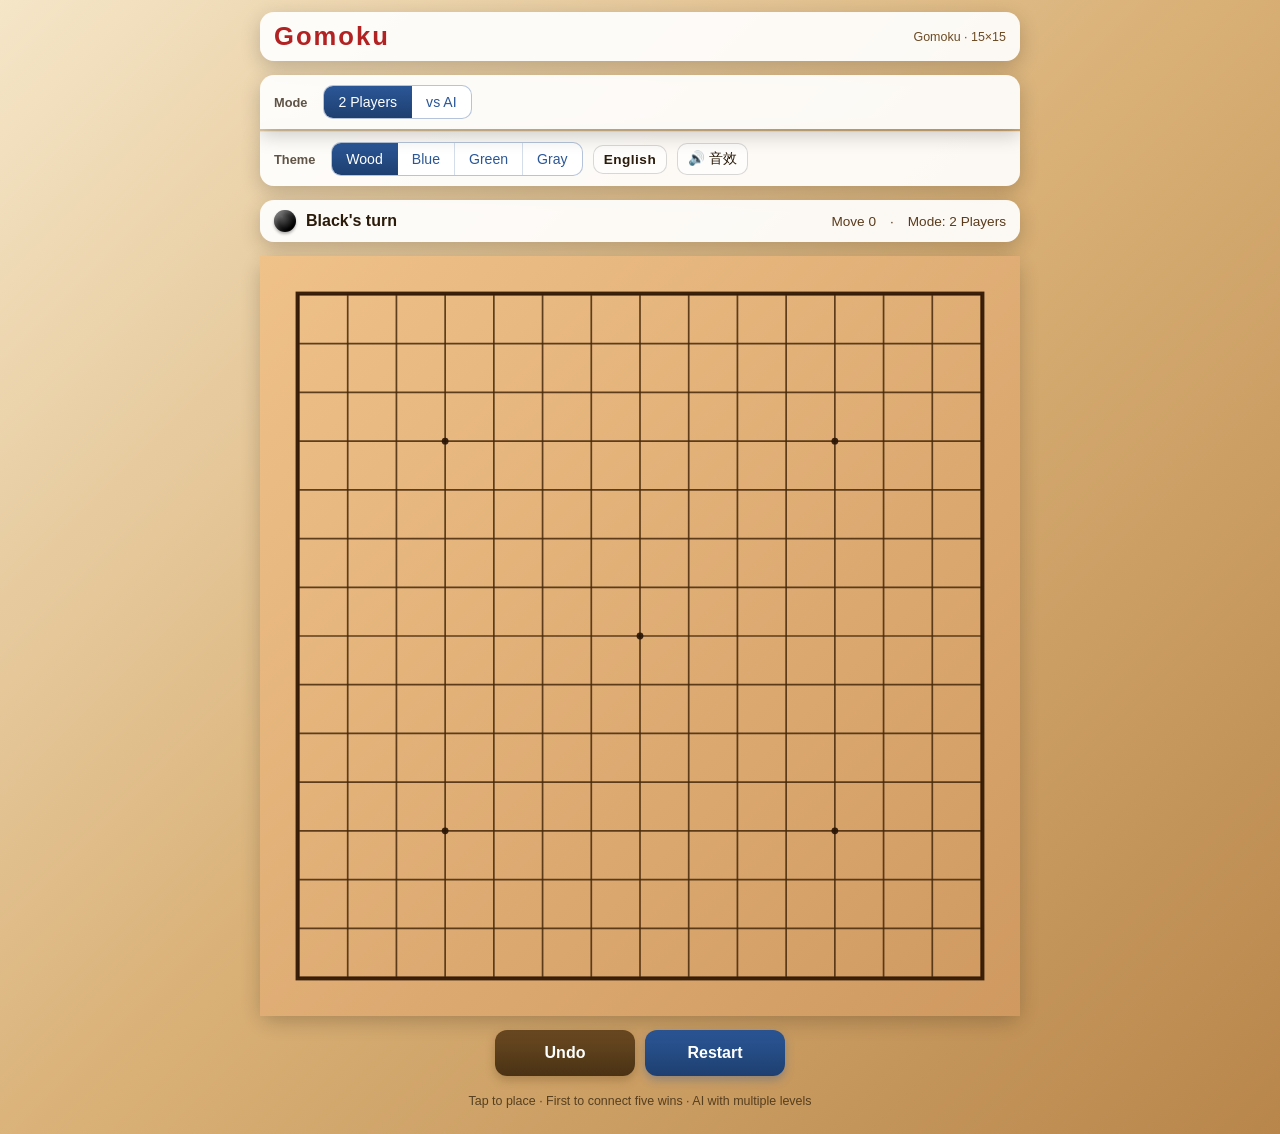
==== Project/Game/Gomoku/index.html @ 2185c636 "Add files via upload" ====
<!DOCTYPE html>
<html lang="zh-CN">
<head>
    <meta charset="UTF-8" />
    <meta name="viewport" content="width=device-width, initial-scale=1.0, maximum-scale=1.0, user-scalable=no" />
    <meta name="theme-color" content="#c89968" />
    <title>五子棋 Gomoku</title>
    <style>
        :root {
            --board-bg: #e8b974;
            --panel-bg: rgba(255, 255, 255, 0.92);
            --text-main: #2a1b0a;
            --accent: #b22222;
            --accent-2: #2b5797;
            --shadow: 0 6px 20px rgba(0, 0, 0, 0.2);

            /* 棋盘主题（默认：榧木） */
            --board-a: #efc28a;
            --board-b: #cf9960;
            --board-line: rgba(70, 40, 10, 0.85);
            --board-star: rgba(40, 20, 5, 0.9);
            --board-border: rgba(50, 25, 5, 0.95);
            --page-bg-a: #f5e6c8;
            --page-bg-b: #d9b076;
            --page-bg-c: #b8864b;
        }

        /* 主题：深蓝棋盘 */
        body.theme-blue {
            --board-a: #2a4d6d;
            --board-b: #1a2f44;
            --board-line: rgba(220, 230, 245, 0.82);
            --board-star: rgba(220, 230, 245, 0.9);
            --board-border: rgba(255, 255, 255, 0.85);
            --page-bg-a: #0f1a28;
            --page-bg-b: #16263a;
            --page-bg-c: #0a1220;
        }

        /* 主题：翠绿玉子 */
        body.theme-green {
            --board-a: #b7d9a7;
            --board-b: #7fb583;
            --board-line: rgba(30, 60, 35, 0.85);
            --board-star: rgba(20, 40, 25, 0.9);
            --board-border: rgba(15, 35, 20, 0.95);
            --page-bg-a: #e6f1d8;
            --page-bg-b: #a9c98f;
            --page-bg-c: #6a9a66;
        }

        /* 主题：石墨 */
        body.theme-gray {
            --board-a: #d7d7d7;
            --board-b: #9a9a9a;
            --board-line: rgba(40, 40, 40, 0.9);
            --board-star: rgba(20, 20, 20, 0.95);
            --board-border: rgba(20, 20, 20, 0.95);
            --page-bg-a: #eaeaee;
            --page-bg-b: #bdbdbd;
            --page-bg-c: #7e7e7e;
        }

        * {
            box-sizing: border-box;
        }

        html,
        body {
            margin: 0;
            padding: 0;
            font-family: -apple-system, BlinkMacSystemFont, "Segoe UI", "PingFang SC",
                "Hiragino Sans GB", "Microsoft YaHei", sans-serif;
            color: var(--text-main);
            background: linear-gradient(135deg, var(--page-bg-a) 0%, var(--page-bg-b) 50%, var(--page-bg-c) 100%);
            min-height: 100vh;
            min-height: 100dvh;
            overscroll-behavior: none;
            -webkit-tap-highlight-color: transparent;
            transition: background 0.4s ease;
        }

        .app {
            display: flex;
            flex-direction: column;
            align-items: center;
            justify-content: flex-start;
            padding: 12px;
            min-height: 100vh;
            min-height: 100dvh;
            gap: 14px;
        }

        header.title {
            width: 100%;
            max-width: 760px;
            display: flex;
            align-items: center;
            justify-content: space-between;
            gap: 10px;
            padding: 10px 14px;
            background: var(--panel-bg);
            border-radius: 14px;
            box-shadow: var(--shadow);
        }

        header.title h1 {
            margin: 0;
            font-size: 1.25rem;
            letter-spacing: 2px;
            color: var(--accent);
        }

        header.title .sub {
            font-size: 0.78rem;
            color: #6b4a22;
        }

        .group-label {
            font-size: 0.8rem;
            font-weight: 600;
            opacity: 0.75;
            margin-right: 6px;
            white-space: nowrap;
        }

        .option-row {
            width: 100%;
            max-width: 760px;
            display: flex;
            flex-wrap: wrap;
            gap: 10px;
            padding: 10px 14px;
            background: var(--panel-bg);
            border-radius: 14px;
            box-shadow: var(--shadow);
            align-items: center;
        }

        .option-row.row-2 {
            margin-top: 0;
            border-top: 1px solid rgba(0, 0, 0, 0.06);
            border-radius: 0 0 14px 14px;
        }
        .options-main {
            border-radius: 14px 14px 0 0;
            box-shadow: none;
            position: relative;
        }

        .icon-btn {
            appearance: none;
            border: 1px solid rgba(0, 0, 0, 0.15);
            background: rgba(255, 255, 255, 0.6);
            padding: 6px 10px;
            font-size: 0.85rem;
            border-radius: 10px;
            cursor: pointer;
            color: var(--text-main);
            white-space: nowrap;
        }
        .icon-btn.active {
            background: var(--accent-2);
            color: #fff;
            border-color: transparent;
        }
        .icon-btn:active {
            transform: translateY(1px);
        }

        .status-bar {
            width: 100%;
            max-width: 760px;
            display: flex;
            flex-wrap: wrap;
            align-items: center;
            justify-content: space-between;
            gap: 10px;
            padding: 10px 14px;
            background: var(--panel-bg);
            border-radius: 14px;
            box-shadow: var(--shadow);
            font-size: 0.95rem;
        }

        .turn {
            display: flex;
            align-items: center;
            gap: 10px;
            font-weight: 600;
        }

        .stone-chip {
            width: 22px;
            height: 22px;
            border-radius: 50%;
            box-shadow: inset -2px -2px 4px rgba(0, 0, 0, 0.35),
                inset 2px 2px 4px rgba(255, 255, 255, 0.35), 0 2px 3px rgba(0, 0, 0, 0.3);
            flex-shrink: 0;
        }

        .stone-black {
            background: radial-gradient(circle at 35% 30%, #5a5a5a, #000 70%);
        }
        .stone-white {
            background: radial-gradient(circle at 35% 30%, #ffffff, #c8c8c8 75%);
        }

        .info {
            display: flex;
            flex-wrap: wrap;
            gap: 10px 14px;
            font-size: 0.85rem;
            color: #5a3a1b;
            align-items: center;
        }

        .seg {
            display: inline-flex;
            border-radius: 10px;
            overflow: hidden;
            border: 1px solid rgba(43, 87, 151, 0.35);
            background: #fff;
        }

        .seg button {
            appearance: none;
            border: none;
            padding: 8px 14px;
            background: transparent;
            font-size: 0.88rem;
            color: #2b5797;
            cursor: pointer;
            border-right: 1px solid rgba(43, 87, 151, 0.2);
            white-space: nowrap;
        }
        .seg button:last-child {
            border-right: none;
        }
        .seg button.active {
            background: linear-gradient(180deg, #2b5797, #1e3f70);
            color: #fff;
        }

        .seg.warn {
            border-color: rgba(178, 34, 34, 0.4);
        }
        .seg.warn button {
            color: #b22222;
        }
        .seg.warn button.active {
            background: linear-gradient(180deg, #b22222, #8b1a1a);
            color: #fff;
        }

        .board-wrap {
            width: 100%;
            max-width: 760px;
            aspect-ratio: 1 / 1;
            background: var(--board-bg);
            border-radius: 14px;
            box-shadow: var(--shadow), inset 0 0 0 6px #b48150;
            position: relative;
            touch-action: manipulation;
            user-select: none;
        }

        #board {
            width: 100%;
            height: 100%;
            display: block;
        }

        .controls {
            width: 100%;
            max-width: 760px;
            display: flex;
            flex-wrap: wrap;
            gap: 10px;
            justify-content: center;
        }

        button.btn {
            appearance: none;
            border: none;
            padding: 12px 18px;
            min-width: 110px;
            font-size: 0.95rem;
            font-weight: 600;
            color: #fff;
            background: linear-gradient(180deg, #2b5797, #1e3f70);
            border-radius: 12px;
            cursor: pointer;
            box-shadow: 0 4px 10px rgba(43, 87, 151, 0.35);
            transition: transform 0.08s ease, box-shadow 0.15s ease, opacity 0.15s;
        }
        button.btn.danger {
            background: linear-gradient(180deg, #b22222, #8b1a1a);
            box-shadow: 0 4px 10px rgba(178, 34, 34, 0.35);
        }
        button.btn.ghost {
            background: linear-gradient(180deg, #6b4a22, #4a3214);
            box-shadow: 0 4px 10px rgba(107, 74, 34, 0.35);
        }

        button.btn:active {
            transform: translateY(1px);
        }
        button.btn:disabled {
            opacity: 0.45;
            cursor: not-allowed;
            box-shadow: none;
        }

        .overlay {
            position: fixed;
            inset: 0;
            background: rgba(0, 0, 0, 0.45);
            display: none;
            align-items: center;
            justify-content: center;
            z-index: 50;
            padding: 20px;
        }
        .overlay.show {
            display: flex;
        }

        .dialog {
            background: #fffaf0;
            border-radius: 16px;
            padding: 22px 24px;
            max-width: 380px;
            width: 100%;
            text-align: center;
            box-shadow: 0 20px 60px rgba(0, 0, 0, 0.3);
        }
        .dialog h2 {
            margin: 0 0 8px;
            color: var(--accent);
        }
        .dialog p {
            margin: 6px 0 18px;
            color: #5a3a1b;
            white-space: pre-line;
        }

        .dialog .dialog-btns {
            display: flex;
            gap: 10px;
            justify-content: center;
            flex-wrap: wrap;
        }

        footer {
            font-size: 0.78rem;
            color: #3a2810;
            opacity: 0.8;
            text-align: center;
            padding: 4px 0 14px;
        }

        @media (min-width: 720px) {
            header.title h1 {
                font-size: 1.6rem;
            }
            .status-bar,
            .options {
                font-size: 1rem;
            }
            button.btn {
                min-width: 140px;
                padding: 14px 22px;
                font-size: 1rem;
            }
        }

        @media (max-width: 480px) {
            header.title h1 {
                font-size: 1.05rem;
                letter-spacing: 1px;
            }
            header.title .sub {
                display: none;
            }
            .info {
                font-size: 0.78rem;
                gap: 10px;
            }
            .options {
                padding: 10px;
            }
            .options label {
                font-size: 0.82rem;
            }
            .seg button {
                padding: 7px 10px;
                font-size: 0.82rem;
            }
            button.btn {
                min-width: 0;
                flex: 1 1 30%;
                padding: 12px 10px;
                font-size: 0.9rem;
            }
            .icon-btn {
                font-size: 0.78rem;
                padding: 5px 8px;
            }
        }

        @media (prefers-color-scheme: dark) {
            :root {
                --panel-bg: rgba(30, 22, 14, 0.92);
                --text-main: #f5e6c8;
            }
            html,
            body {
                color: var(--text-main);
            }
            body:not(.theme-blue):not(.theme-green):not(.theme-gray) {
                background: linear-gradient(135deg, #2a1b0a, #4a3214, #2a1b0a);
            }
            header.title,
            .status-bar,
            .option-row {
                background: var(--panel-bg);
                color: var(--text-main);
            }
            header.title .sub,
            .info,
            footer {
                color: #d9b076;
            }
            .dialog {
                background: #2a1b0a;
                color: var(--text-main);
            }
            .dialog p {
                color: #d9b076;
            }
            .seg {
                background: #1a1108;
            }
            .seg button {
                color: #8bb3ff;
            }
            .seg.warn button {
                color: #ff9a9a;
            }
            .icon-btn {
                background: rgba(255, 255, 255, 0.08);
                border-color: rgba(255, 255, 255, 0.15);
                color: var(--text-main);
            }
        }

        /* 语言切换按钮特殊样式 */
        #btnLang {
            font-weight: 600;
            min-width: 52px;
            text-align: center;
            letter-spacing: 0.5px;
        }
    </style>
</head>
<body>
    <div class="app">
        <header class="title">
            <h1 data-i18n="title">五 子 棋</h1>
            <span class="sub" data-i18n="subtitle">Gomoku · 15×15</span>
        </header>

        <!-- 第一行：模式 / 执子 / 难度 -->
        <div class="option-row options-main" style="box-shadow: var(--shadow); border-radius: 14px 14px 0 0;">
            <span class="group-label" data-i18n="modeLabel">模式</span>
            <div class="seg" id="modeSeg">
                <button data-val="pvp" class="active" data-i18n="modePvp">双人</button>
                <button data-val="ai" data-i18n="modeAi">人机</button>
            </div>

            <span class="group-label" id="sideLabel" style="display:none;" data-i18n="sideLabel">执子</span>
            <div class="seg" id="sideSeg" style="display:none;">
                <button data-val="black" class="active" data-i18n="sideBlack">我执黑</button>
                <button data-val="white" data-i18n="sideWhite">我执白</button>
            </div>

            <span class="group-label" id="diffLabel" style="display:none;" data-i18n="diffLabel">AI</span>
            <div class="seg warn" id="diffSeg" style="display:none;">
                <button data-val="easy" data-i18n="diffEasy">简单</button>
                <button data-val="normal" class="active" data-i18n="diffNormal">普通</button>
                <button data-val="hard" data-i18n="diffHard">困难</button>
            </div>
        </div>

        <!-- 第二行：主题 / 音效 / 语言 -->
        <div class="option-row row-2" style="box-shadow: var(--shadow); border-radius: 0 0 14px 14px; margin-top: -12px;">
            <span class="group-label" data-i18n="themeLabel">主题</span>
            <div class="seg" id="themeSeg">
                <button data-val="wood" class="active" data-i18n="themeWood">榧木</button>
                <button data-val="blue" data-i18n="themeBlue">深蓝</button>
                <button data-val="green" data-i18n="themeGreen">翠绿</button>
                <button data-val="gray" data-i18n="themeGray">石墨</button>
            </div>

            <button class="icon-btn" id="btnLang" title="切换语言 / Switch language">中文</button>
            <button class="icon-btn" id="btnSound" title="音效开关">🔊 音效</button>
        </div>

        <div class="status-bar">
            <div class="turn" id="turnBox">
                <div class="stone-chip stone-black" id="turnChip"></div>
                <span id="turnText" data-i18n="turnBlack">黑方落子</span>
            </div>
            <div class="info">
                <span id="moveCount" data-i18n="moveCount">第 0 手</span>
                <span>·</span>
                <span id="modeText" data-i18n="modePvpLabel">模式：双人对战</span>
            </div>
        </div>

        <div class="board-wrap" id="boardWrap">
            <canvas id="board"></canvas>
        </div>

        <div class="controls">
            <button class="btn ghost" id="btnUndo" data-i18n="btnUndo">悔棋</button>
            <button class="btn" id="btnRestart" data-i18n="btnRestart">重新开始</button>
        </div>

        <footer data-i18n="footer">点击或触摸落子 · 先连成五子者获胜 · 人机对战支持多档AI</footer>
    </div>

    <div class="overlay" id="overlay">
        <div class="dialog">
            <h2 id="dlgTitle" data-i18n="dlgGameOver">游戏结束</h2>
            <p id="dlgMsg"></p>
            <div class="dialog-btns">
                <button class="btn" id="dlgPrimary" data-i18n="dlgOk">确定</button>
                <button class="btn ghost" id="dlgSecondary" style="display:none;" data-i18n="dlgCancel">取消</button>
            </div>
        </div>
    </div>

    <script>
        (function() {
            'use strict';

            // ============================================================
            //  1. 多语言字典
            // ============================================================
            const LANG = {
                zh: {
                    title: '五 子 棋',
                    subtitle: 'Gomoku · 15×15',
                    modeLabel: '模式',
                    modePvp: '双人',
                    modeAi: '人机',
                    sideLabel: '执子',
                    sideBlack: '我执黑',
                    sideWhite: '我执白',
                    diffLabel: 'AI',
                    diffEasy: '简单',
                    diffNormal: '普通',
                    diffHard: '困难',
                    themeLabel: '主题',
                    themeWood: '榧木',
                    themeBlue: '深蓝',
                    themeGreen: '翠绿',
                    themeGray: '石墨',
                    btnUndo: '悔棋',
                    btnRestart: '重新开始',
                    footer: '点击或触摸落子 · 先连成五子者获胜 · 人机对战支持多档AI',
                    turnBlack: '黑方落子',
                    turnWhite: '白方落子',
                    turnAiBlack: 'AI(黑)落子',
                    turnAiWhite: 'AI(白)落子',
                    turnHumanBlack: '你(黑)落子',
                    turnHumanWhite: '你(白)落子',
                    turnGameOver: '本局结束',
                    turnAiThinking: 'AI思考中…',
                    moveCount: '第 {n} 手',
                    modePvpLabel: '模式：双人对战',
                    modeAiLabel: '模式：人机 · {side} · {diff}',
                    sideBlackLabel: '我执黑',
                    sideWhiteLabel: '我执白',
                    diffEasyLabel: '简单',
                    diffNormalLabel: '普通',
                    diffHardLabel: '困难',
                    dlgGameOver: '游戏结束',
                    dlgOk: '确定',
                    dlgCancel: '取消',
                    dlgDraw: '和棋',
                    dlgDrawMsg: '棋盘已满，双方未分胜负。',
                    dlgWinBlack: '黑方获胜',
                    dlgWinWhite: '白方获胜',
                    dlgWinMsg: '{who}率先连成五子，恭喜！',
                    dlgRestartConfirm: '确定重新开始本局？',
                    dlgRestartMsg: '当前所有落子将被清空。',
                    dlgUndoConfirm: '确认悔棋',
                    dlgUndoMsg: '将回退到上一手落子之前。',
                    dlgSwitchConfirm: '切换选项将重新开始本局',
                    dlgSwitchMsg: '当前所有落子将被清空。',
                    dlgAiUndoAgree: 'AI 同意悔棋',
                    dlgAiUndoReject: 'AI 拒绝悔棋',
                    dlgAiUndoReasonGreat: 'AI 局势大好，拒绝悔棋。',
                    dlgAiUndoReasonAdv: 'AI 局面占优，不愿悔棋。',
                    dlgAiUndoReasonSlight: 'AI 稍占优势，不同意悔棋。',
                    dlgAiUndoReasonTie: 'AI 认为局面胶着，同意悔棋。',
                    dlgAiUndoReasonBad: 'AI 认为自身局面不利，同意悔棋。',
                    dlgRestartAgain: '再来一局',
                    dlgClose: '关闭',
                },
                en: {
                    title: 'Gomoku',
                    subtitle: 'Gomoku · 15×15',
                    modeLabel: 'Mode',
                    modePvp: '2 Players',
                    modeAi: 'vs AI',
                    sideLabel: 'Play as',
                    sideBlack: 'Black',
                    sideWhite: 'White',
                    diffLabel: 'AI',
                    diffEasy: 'Easy',
                    diffNormal: 'Normal',
                    diffHard: 'Hard',
                    themeLabel: 'Theme',
                    themeWood: 'Wood',
                    themeBlue: 'Blue',
                    themeGreen: 'Green',
                    themeGray: 'Gray',
                    btnUndo: 'Undo',
                    btnRestart: 'Restart',
                    footer: 'Tap to place · First to connect five wins · AI with multiple levels',
                    turnBlack: "Black's turn",
                    turnWhite: "White's turn",
                    turnAiBlack: 'AI (Black) thinking',
                    turnAiWhite: 'AI (White) thinking',
                    turnHumanBlack: 'You (Black)',
                    turnHumanWhite: 'You (White)',
                    turnGameOver: 'Game Over',
                    turnAiThinking: 'AI thinking…',
                    moveCount: 'Move {n}',
                    modePvpLabel: 'Mode: 2 Players',
                    modeAiLabel: 'Mode: vs AI · {side} · {diff}',
                    sideBlackLabel: 'Black',
                    sideWhiteLabel: 'White',
                    diffEasyLabel: 'Easy',
                    diffNormalLabel: 'Normal',
                    diffHardLabel: 'Hard',
                    dlgGameOver: 'Game Over',
                    dlgOk: 'OK',
                    dlgCancel: 'Cancel',
                    dlgDraw: 'Draw',
                    dlgDrawMsg: 'Board is full, no winner.',
                    dlgWinBlack: 'Black Wins',
                    dlgWinWhite: 'White Wins',
                    dlgWinMsg: '{who} connected five first, congratulations!',
                    dlgRestartConfirm: 'Restart the game?',
                    dlgRestartMsg: 'All moves will be cleared.',
                    dlgUndoConfirm: 'Confirm undo',
                    dlgUndoMsg: 'Revert to the previous move.',
                    dlgSwitchConfirm: 'Switching will restart the game',
                    dlgSwitchMsg: 'All moves will be cleared.',
                    dlgAiUndoAgree: 'AI agrees to undo',
                    dlgAiUndoReject: 'AI rejects undo',
                    dlgAiUndoReasonGreat: 'AI is in a great position, refuses to undo.',
                    dlgAiUndoReasonAdv: 'AI has an advantage, refuses to undo.',
                    dlgAiUndoReasonSlight: 'AI is slightly ahead, refuses to undo.',
                    dlgAiUndoReasonTie: 'AI thinks it\'s a tie, agrees to undo.',
                    dlgAiUndoReasonBad: 'AI is in a bad position, agrees to undo.',
                    dlgRestartAgain: 'Play Again',
                    dlgClose: 'Close',
                }
            };

            let currentLang = 'zh';

            // ============================================================
            //  2. 国际化工具
            // ============================================================
            function i18n(key, params) {
                let text = LANG[currentLang] && LANG[currentLang][key] !== undefined ?
                    LANG[currentLang][key] :
                    (LANG['zh'][key] || key);
                if (params) {
                    for (const [k, v] of Object.entries(params)) {
                        text = text.replace(new RegExp('\\{' + k + '\\}', 'g'), v);
                    }
                }
                return text;
            }

            function applyLanguage() {
                // 更新所有 data-i18n 元素
                const els = document.querySelectorAll('[data-i18n]');
                for (const el of els) {
                    const key = el.getAttribute('data-i18n');
                    const val = i18n(key);
                    if (el.tagName === 'INPUT' || el.tagName === 'TEXTAREA') {
                        el.placeholder = val;
                    } else {
                        el.textContent = val;
                    }
                }
                // 动态更新状态栏
                updateStatus();
                // 更新语言按钮文字
                document.getElementById('btnLang').textContent = currentLang === 'zh' ? '中文' : 'English';
                // 重新绘制棋盘（无文字变化，但保持一致性）
                draw();
            }

            // ============================================================
            //  3. 常量 & 游戏状态
            // ============================================================
            const BOARD_SIZE = 15;
            const EMPTY = 0;
            const BLACK = 1;
            const WHITE = 2;
            const WIN_COUNT = 5;
            const DIRS = [
                [0, 1],
                [1, 0],
                [1, 1],
                [1, -1]
            ];
            const OPP = (p) => (p === BLACK ? WHITE : (p === WHITE ? BLACK : EMPTY));

            let board = createBoard();
            let history = [];
            let currentPlayer = BLACK;
            let gameOver = false;
            let winLine = null;
            let lastMove = null;
            let aiBusy = false;
            let aiTimer = null;

            let gameMode = 'pvp';
            let humanSide = BLACK;
            let aiDifficulty = 'normal';
            let currentTheme = 'wood';

            // ============================================================
            //  4. DOM 引用
            // ============================================================
            const canvas = document.getElementById('board');
            const ctx = canvas.getContext('2d');
            const boardWrap = document.getElementById('boardWrap');
            const turnText = document.getElementById('turnText');
            const turnChip = document.getElementById('turnChip');
            const moveCountEl = document.getElementById('moveCount');
            const modeTextEl = document.getElementById('modeText');
            const overlay = document.getElementById('overlay');
            const dlgTitle = document.getElementById('dlgTitle');
            const dlgMsg = document.getElementById('dlgMsg');
            const dlgPrimary = document.getElementById('dlgPrimary');
            const dlgSecondary = document.getElementById('dlgSecondary');

            const sideSeg = document.getElementById('sideSeg');
            const sideLabel = document.getElementById('sideLabel');
            const diffSeg = document.getElementById('diffSeg');
            const diffLabel = document.getElementById('diffLabel');

            // ============================================================
            //  5. 模式 / 主题 / 语言 切换
            // ============================================================
            function refreshModeUI() {
                const isAI = gameMode === 'ai';
                sideSeg.style.display = isAI ? '' : 'none';
                sideLabel.style.display = isAI ? '' : 'none';
                diffSeg.style.display = isAI ? '' : 'none';
                diffLabel.style.display = isAI ? '' : 'none';
            }

            function setupSeg(id, handler, needsConfirm) {
                const seg = document.getElementById(id);
                if (!seg) return;
                const btns = seg.querySelectorAll('button');
                btns.forEach((btn) => {
                    btn.addEventListener('click', () => {
                        const val = btn.dataset.val;
                        if (btn.classList.contains('active')) return;
                        const doSwitch = () => {
                            btns.forEach((b) => b.classList.remove('active'));
                            btn.classList.add('active');
                            handler(val);
                        };
                        if (needsConfirm && history.length > 0) {
                            confirmDialog(
                                i18n('dlgSwitchConfirm'),
                                i18n('dlgSwitchMsg'),
                                () => { doSwitch();
                                    hideOverlay(); },
                                true
                            );
                        } else {
                            doSwitch();
                        }
                    });
                });
            }

            setupSeg('modeSeg', (val) => {
                gameMode = val;
                refreshModeUI();
                restart();
                hideOverlay();
            }, true);

            setupSeg('sideSeg', (val) => {
                humanSide = val === 'black' ? BLACK : WHITE;
                restart();
            }, false);

            setupSeg('diffSeg', (val) => {
                aiDifficulty = val;
                restart();
            }, false);

            setupSeg('themeSeg', (val) => {
                applyTheme(val);
            }, false);

            // 语言切换
            document.getElementById('btnLang').addEventListener('click', function() {
                currentLang = currentLang === 'zh' ? 'en' : 'zh';
                applyLanguage();
                // 重新设置状态栏文字（因为 data-i18n 更新后，动态部分需要重新生成）
                updateStatus();
                draw();
                Sound.click();
            });

            function applyTheme(name) {
                currentTheme = name;
                document.body.classList.remove('theme-wood', 'theme-blue', 'theme-green', 'theme-gray');
                if (name !== 'wood') document.body.classList.add('theme-' + name);
                draw();
            }

            // ============================================================
            //  6. 音效（Web Audio）
            // ============================================================
            const Sound = (function() {
                let enabled = true;
                let ctx = null;

                function ensure() {
                    if (!ctx) {
                        try {
                            ctx = new(window.AudioContext || window.webkitAudioContext)();
                        } catch (e) { ctx = null; }
                    }
                    if (ctx && ctx.state === 'suspended') ctx.resume();
                    return ctx;
                }

                function tone(freq, dur, type, volume, delay) {
                    if (!enabled) return;
                    const c = ensure();
                    if (!c) return;
                    const t0 = c.currentTime + (delay || 0);
                    const osc = c.createOscillator();
                    const gain = c.createGain();
                    osc.type = type || 'sine';
                    osc.frequency.setValueAtTime(freq, t0);
                    gain.gain.setValueAtTime(0, t0);
                    gain.gain.linearRampToValueAtTime(volume || 0.15, t0 + 0.01);
                    gain.gain.exponentialRampToValueAtTime(0.0001, t0 + dur);
                    osc.connect(gain).connect(c.destination);
                    osc.start(t0);
                    osc.stop(t0 + dur + 0.02);
                }

                function noiseBurst(dur, volume) {
                    if (!enabled) return;
                    const c = ensure();
                    if (!c) return;
                    const bufferSize = Math.floor(c.sampleRate * dur);
                    const buffer = c.createBuffer(1, bufferSize, c.sampleRate);
                    const data = buffer.getChannelData(0);
                    for (let i = 0; i < bufferSize; i++) data[i] = (Math.random() * 2 - 1) * (1 - i / bufferSize);
                    const src = c.createBufferSource();
                    src.buffer = buffer;
                    const gain = c.createGain();
                    gain.gain.value = volume || 0.25;
                    const filter = c.createBiquadFilter();
                    filter.type = 'lowpass';
                    filter.frequency.value = 900;
                    src.connect(filter).connect(gain).connect(c.destination);
                    src.start();
                }

                return {
                    toggle: () => { enabled = !enabled; return enabled; },
                    stone: () => { noiseBurst(0.08, 0.35);
                        tone(260, 0.12, 'triangle', 0.15, 0); },
                    win: () => { [523, 659, 784, 1046].forEach((f, i) => tone(f, 0.25, 'triangle', 0.22, i * 0.12)); },
                    lose: () => { [330, 262, 196].forEach((f, i) => tone(f, 0.3, 'sine', 0.2, i * 0.14)); },
                    click: () => tone(880, 0.05, 'square', 0.08),
                };
            })();

            document.getElementById('btnSound').addEventListener('click', () => {
                const on = Sound.toggle();
                document.getElementById('btnSound').textContent = on ? '🔊 音效' : '🔇 静音';
            });

            // ============================================================
            //  7. 画板尺寸
            // ============================================================
            let cell = 0;
            let padding = 0;
            let dpr = 1;

            function setupCanvas() {
                const rect = boardWrap.getBoundingClientRect();
                dpr = window.devicePixelRatio || 1;
                const logicalSize = Math.floor(Math.min(rect.width, rect.height));
                padding = Math.round(logicalSize / (BOARD_SIZE - 1 + 1.6) * 0.8);
                cell = (logicalSize - padding * 2) / (BOARD_SIZE - 1);
                canvas.style.width = logicalSize + 'px';
                canvas.style.height = logicalSize + 'px';
                canvas.width = Math.floor(logicalSize * dpr);
                canvas.height = Math.floor(logicalSize * dpr);
                ctx.setTransform(dpr, 0, 0, dpr, 0, 0);
                draw();
            }

            window.addEventListener('resize', setupCanvas);
            window.addEventListener('orientationchange', () => setTimeout(setupCanvas, 120));

            // ============================================================
            //  8. 事件：落子
            // ============================================================
            canvas.addEventListener('click', onTap, { passive: true });
            canvas.addEventListener('touchend', function(e) {
                if (e.changedTouches && e.changedTouches.length > 0) {
                    const t = e.changedTouches[0];
                    handlePointAt(t.clientX, t.clientY);
                    e.preventDefault();
                }
            }, { passive: false });

            function onTap(e) { handlePointAt(e.clientX, e.clientY); }

            function handlePointAt(clientX, clientY) {
                if (gameOver || aiBusy) return;
                if (gameMode === 'ai' && currentPlayer !== humanSide) return;
                const rect = canvas.getBoundingClientRect();
                const x = clientX - rect.left;
                const y = clientY - rect.top;
                if (x < 0 || y < 0 || x > rect.width || y > rect.height) return;
                let col = Math.round((x - padding) / cell);
                let row = Math.round((y - padding) / cell);
                if (row < 0) row = 0;
                if (row >= BOARD_SIZE) row = BOARD_SIZE - 1;
                if (col < 0) col = 0;
                if (col >= BOARD_SIZE) col = BOARD_SIZE - 1;
                if (board[row][col] !== EMPTY) return;
                placeStone(row, col, currentPlayer, true);
            }

            // ============================================================
            //  9. 核心：落子 & 胜负
            // ============================================================
            function placeStone(row, col, player, byHuman) {
                board[row][col] = player;
                history.push({ row, col, player, byHuman: !!byHuman });
                lastMove = { row, col };
                Sound.stone();

                const line = checkWin(row, col, player);
                if (line) {
                    winLine = line;
                    endGame(player);
                    return;
                }
                if (history.length === BOARD_SIZE * BOARD_SIZE) {
                    endGame(null);
                    return;
                }
                currentPlayer = OPP(player);
                updateStatus();
                draw();
                if (gameMode === 'ai' && currentPlayer !== humanSide && !gameOver) {
                    scheduleAIMove();
                }
            }

            function endGame(winner) {
                gameOver = true;
                draw();
                updateStatus();
                if (winner === null) {
                    showOverlay(i18n('dlgDraw'), i18n('dlgDrawMsg'), [
                        { text: i18n('dlgRestartAgain'), cls: '', onClick: () => { restart();
                                hideOverlay(); } }
                    ], false);
                    return;
                }
                const who = winner === BLACK ? i18n('dlgWinBlack') : i18n('dlgWinWhite');
                const msg = i18n('dlgWinMsg', { who: winner === BLACK ? '黑方' : '白方' });
                if (gameMode === 'ai') {
                    winner === humanSide ? Sound.win() : Sound.lose();
                } else {
                    Sound.win();
                }
                showOverlay(who, msg, [
                    { text: i18n('dlgRestartAgain'), cls: '', onClick: () => { restart();
                            hideOverlay(); } }
                ], false);
            }

            function checkWin(r, c, player) {
                for (const [dr, dc] of DIRS) {
                    let count = 1;
                    let r1 = r,
                        c1 = c,
                        r2 = r,
                        c2 = c;
                    let nr = r + dr,
                        nc = c + dc;
                    while (inRange(nr, nc) && board[nr][nc] === player) {
                        count++;
                        r2 = nr;
                        c2 = nc;
                        nr += dr;
                        nc += dc;
                    }
                    nr = r - dr;
                    nc = c - dc;
                    while (inRange(nr, nc) && board[nr][nc] === player) {
                        count++;
                        r1 = nr;
                        c1 = nc;
                        nr -= dr;
                        nc -= dc;
                    }
                    if (count >= WIN_COUNT) return { r1, c1, r2, c2 };
                }
                return null;
            }

            // ============================================================
            //  10. AI 调度
            // ============================================================
            function scheduleAIMove() {
                if (aiTimer) { clearTimeout(aiTimer);
                    aiTimer = null; }
                aiBusy = true;
                updateStatus();
                aiTimer = setTimeout(() => {
                    aiTimer = null;
                    try {
                        const move = computeAIMove(aiDifficulty, currentPlayer);
                        if (move) placeStone(move.row, move.col, currentPlayer, false);
                    } catch (err) { console.error(err); } finally {
                        aiBusy = false;
                        updateStatus();
                        draw();
                    }
                }, aiDifficulty === 'hard' ? 200 : 120);
            }

            function clearAITimer() {
                if (aiTimer) { clearTimeout(aiTimer);
                    aiTimer = null; }
            }

            // ============================================================
            //  11. 工具函数
            // ============================================================
            function inRange(r, c) { return r >= 0 && r < BOARD_SIZE && c >= 0 && c < BOARD_SIZE; }

            function createBoard() {
                const b = new Array(BOARD_SIZE);
                for (let i = 0; i < BOARD_SIZE; i++) b[i] = new Array(BOARD_SIZE).fill(EMPTY);
                return b;
            }

            // ============================================================
            //  12. 状态栏更新（支持多语言）
            // ============================================================
            function updateStatus() {
                const isAI = gameMode === 'ai';
                let turnKey = '';
                let sideLabelKey = '';
                let diffLabelKey = '';

                if (gameOver) {
                    turnKey = 'turnGameOver';
                } else if (isAI) {
                    if (aiBusy) {
                        turnKey = 'turnAiThinking';
                    } else {
                        if (currentPlayer === BLACK) {
                            turnKey = humanSide === BLACK ? 'turnHumanBlack' : 'turnAiBlack';
                        } else {
                            turnKey = humanSide === WHITE ? 'turnHumanWhite' : 'turnAiWhite';
                        }
                    }
                } else {
                    turnKey = currentPlayer === BLACK ? 'turnBlack' : 'turnWhite';
                }
                turnText.textContent = i18n(turnKey);
                turnChip.className = 'stone-chip ' + (currentPlayer === BLACK ? 'stone-black' : 'stone-white');

                const n = history.length;
                moveCountEl.textContent = i18n('moveCount', { n: n });

                if (isAI) {
                    const sideTxt = humanSide === BLACK ? i18n('sideBlackLabel') : i18n('sideWhiteLabel');
                    const diffMap = { easy: 'diffEasyLabel', normal: 'diffNormalLabel', hard: 'diffHardLabel' };
                    const diffTxt = i18n(diffMap[aiDifficulty] || 'diffNormalLabel');
                    modeTextEl.textContent = i18n('modeAiLabel', { side: sideTxt, diff: diffTxt });
                } else {
                    modeTextEl.textContent = i18n('modePvpLabel');
                }
            }

            // ============================================================
            //  13. 对话框
            // ============================================================
            function showOverlay(title, msg, buttons, showClose) {
                dlgTitle.textContent = title;
                dlgMsg.textContent = msg;
                dlgPrimary.style.display = 'none';
                dlgSecondary.style.display = 'none';
                dlgPrimary.onclick = null;
                dlgSecondary.onclick = null;
                dlgPrimary.className = 'btn';
                dlgSecondary.className = 'btn ghost';
                if (buttons && buttons.length > 0) {
                    const primary = buttons[0];
                    dlgPrimary.textContent = primary.text || i18n('dlgOk');
                    dlgPrimary.className = 'btn ' + (primary.cls === 'danger' ? 'danger' : '');
                    dlgPrimary.style.display = '';
                    dlgPrimary.onclick = () => { primary.onClick && primary.onClick(); };
                    if (buttons[1]) {
                        const secondary = buttons[1];
                        dlgSecondary.textContent = secondary.text || i18n('dlgCancel');
                        dlgSecondary.className = 'btn ghost' + (secondary.cls === 'danger' ? ' danger' : '');
                        dlgSecondary.style.display = '';
                        dlgSecondary.onclick = () => { secondary.onClick && secondary.onClick(); };
                    }
                } else if (showClose) {
                    dlgPrimary.textContent = i18n('dlgClose');
                    dlgPrimary.style.display = '';
                    dlgPrimary.onclick = () => hideOverlay();
                }
                overlay.classList.add('show');
            }

            function hideOverlay() { overlay.classList.remove('show'); }

            function confirmDialog(title, msg, onOk, withCancel) {
                const buttons = [{ text: i18n('dlgOk'), cls: '', onClick: onOk }];
                if (withCancel) buttons.push({ text: i18n('dlgCancel'), cls: 'ghost', onClick: () => hideOverlay() });
                showOverlay(title, msg, buttons, false);
            }

            // ============================================================
            //  14. 悔棋
            // ============================================================
            document.getElementById('btnUndo').addEventListener('click', onUndoClick);

            function onUndoClick() {
                if (history.length === 0 && !gameOver) {
                    // 没有可悔的棋
                    return;
                }
                if (gameOver) {
                    confirmDialog(
                        i18n('dlgUndoConfirm'),
                        i18n('dlgUndoMsg'),
                        () => { hideOverlay();
                            performUndoFlow(); },
                        true
                    );
                    return;
                }
                performUndoFlow();
            }

            function performUndoFlow() {
                if (gameMode === 'pvp') {
                    confirmDialog(
                        i18n('dlgUndoConfirm'),
                        i18n('dlgUndoMsg'),
                        () => { undoOne();
                            hideOverlay(); },
                        true
                    );
                } else if (gameMode === 'ai') {
                    if (aiDifficulty === 'easy') {
                        undoToHumanTurn();
                        return;
                    }
                    const verdict = aiJudgeUndo();
                    if (verdict.agree) {
                        confirmDialog(
                            i18n('dlgAiUndoAgree'),
                            verdict.reason,
                            () => { undoToHumanTurn();
                                hideOverlay(); },
                            true
                        );
                    } else {
                        confirmDialog(
                            i18n('dlgAiUndoReject'),
                            verdict.reason,
                            () => hideOverlay(),
                            false
                        );
                        dlgSecondary.style.display = 'none';
                    }
                }
            }

            function undoOne() {
                if (history.length === 0) return;
                const last = history.pop();
                board[last.row][last.col] = EMPTY;
                currentPlayer = last.player;
                gameOver = false;
                winLine = null;
                lastMove = history.length > 0 ? { row: history[history.length - 1].row,
                    col: history[history.length - 1].col } : null;
                updateStatus();
                draw();
            }

            function undoToHumanTurn() {
                if (history.length === 0) return;
                const lastPlayer = history[history.length - 1].player;
                if (lastPlayer !== humanSide && history.length > 0) undoOne();
                if (history.length > 0 && history[history.length - 1].player === humanSide) undoOne();
            }

            function aiJudgeUndo() {
                const aiSide = OPP(humanSide);
                const score = evaluateBoardFor(aiSide);
                const threshold = aiDifficulty === 'hard' ? -200 : 200;
                if (score > threshold + 800) return { agree: false, reason: i18n('dlgAiUndoReasonGreat') };
                if (score > threshold + 200) return { agree: false, reason: i18n('dlgAiUndoReasonAdv') };
                if (score > threshold) return { agree: false, reason: i18n('dlgAiUndoReasonSlight') };
                if (score > threshold - 400) return { agree: true, reason: i18n('dlgAiUndoReasonTie') };
                return { agree: true, reason: i18n('dlgAiUndoReasonBad') };
            }

            // ============================================================
            //  15. 重开
            // ============================================================
            document.getElementById('btnRestart').addEventListener('click', () => {
                confirmDialog(
                    i18n('dlgRestartConfirm'),
                    i18n('dlgRestartMsg'),
                    () => { restart();
                        hideOverlay(); },
                    true
                );
            });

            function restart() {
                clearAITimer();
                board = createBoard();
                history = [];
                currentPlayer = BLACK;
                gameOver = false;
                winLine = null;
                lastMove = null;
                aiBusy = false;
                hideOverlay();
                updateStatus();
                draw();
                if (gameMode === 'ai' && humanSide === WHITE) {
                    scheduleAIMove();
                }
            }

            // ============================================================
            //  16. AI 核心算法
            // ============================================================
            function computeAIMove(difficulty, player) {
                if (history.length === 0) {
                    return { row: 7, col: 7 };
                }
                if (difficulty === 'easy') return aiEasy(player);
                if (difficulty === 'normal') return aiNormal(player);
                return aiHard(player);
            }

            function generateCandidates(radius) {
                const seen = new Set();
                const result = [];
                for (let r = 0; r < BOARD_SIZE; r++) {
                    for (let c = 0; c < BOARD_SIZE; c++) {
                        if (board[r][c] === EMPTY) continue;
                        for (let dr = -radius; dr <= radius; dr++) {
                            for (let dc = -radius; dc <= radius; dc++) {
                                const nr = r + dr,
                                    nc = c + dc;
                                if (!inRange(nr, nc)) continue;
                                if (board[nr][nc] !== EMPTY) continue;
                                const key = nr * BOARD_SIZE + nc;
                                if (seen.has(key)) continue;
                                seen.add(key);
                                result.push({ row: nr, col: nc });
                            }
                        }
                    }
                }
                if (result.length === 0) {
                    for (let r = 0; r < BOARD_SIZE; r++) {
                        for (let c = 0; c < BOARD_SIZE; c++) {
                            if (board[r][c] === EMPTY) result.push({ row: r, col: c });
                        }
                    }
                }
                return result;
            }

            function aiEasy(player) {
                const opp = OPP(player);
                const cands = generateCandidates(1);
                for (const m of cands) {
                    if (isImmediateWin(m.row, m.col, player)) return m;
                }
                for (const m of cands) {
                    if (isImmediateWin(m.row, m.col, opp)) return m;
                }
                const scored = cands.map((m) => ({
                    m,
                    s: scorePoint(m.row, m.col, player) + scorePoint(m.row, m.col, opp) * 0.8,
                }));
                scored.sort((a, b) => b.s - a.s);
                const top = scored.slice(0, Math.min(6, scored.length));
                return top[Math.floor(Math.random() * top.length)].m;
            }

            function aiNormal(player) {
                const opp = OPP(player);
                const cands = generateCandidates(2);
                const pre = cands.map((m) => ({
                    m,
                    s: scorePoint(m.row, m.col, player) + scorePoint(m.row, m.col, opp),
                }));
                pre.sort((a, b) => b.s - a.s);
                const shortlist = pre.slice(0, 15);
                let bestScore = -Infinity;
                let bestMoves = [];
                for (const item of shortlist) {
                    const { m } = item;
                    board[m.row][m.col] = player;
                    const myScore = evaluateBoardFor(player);
                    board[m.row][m.col] = EMPTY;
                    board[m.row][m.col] = opp;
                    const oppScore = evaluateBoardFor(opp);
                    board[m.row][m.col] = EMPTY;
                    const s = myScore * 1.0 + oppScore * 0.9;
                    if (s > bestScore) {
                        bestScore = s;
                        bestMoves = [m];
                    } else if (s === bestScore) {
                        bestMoves.push(m);
                    }
                }
                if (bestMoves.length === 0) return cands[0];
                return bestMoves[Math.floor(Math.random() * bestMoves.length)];
            }

            function aiHard(player) {
                const opp = OPP(player);
                const cands = generateCandidates(2);
                for (const m of cands) {
                    if (isImmediateWin(m.row, m.col, player)) return m;
                }
                for (const m of cands) {
                    if (isImmediateWin(m.row, m.col, opp)) return m;
                }
                const pre = cands.map((m) => ({
                    m,
                    s: scorePoint(m.row, m.col, player) + scorePoint(m.row, m.col, opp),
                }));
                pre.sort((a, b) => b.s - a.s);
                const topLevel = pre.slice(0, 10);
                let bestScore = -Infinity;
                let bestMove = topLevel[0].m;
                const searchDepth = 4;
                for (const item of topLevel) {
                    const m = item.m;
                    board[m.row][m.col] = player;
                    if (checkWin(m.row, m.col, player)) {
                        board[m.row][m.col] = EMPTY;
                        return m;
                    }
                    const score = minimax(searchDepth - 1, -Infinity, Infinity, false, player);
                    board[m.row][m.col] = EMPTY;
                    if (score > bestScore) {
                        bestScore = score;
                        bestMove = m;
                    }
                }
                return bestMove;
            }

            function minimax(depth, alpha, beta, isMax, aiPlayer) {
                const opp = OPP(aiPlayer);
                if (depth === 0) {
                    return evaluateBoardFor(aiPlayer);
                }
                const side = isMax ? aiPlayer : opp;
                const cands = generateCandidates(2);
                const pre = cands.map((m) => ({
                    m,
                    s: scorePoint(m.row, m.col, side) + scorePoint(m.row, m.col, OPP(side)),
                }));
                pre.sort((a, b) => b.s - a.s);
                const shortlist = pre.slice(0, 8);

                if (isMax) {
                    let value = -Infinity;
                    for (const item of shortlist) {
                        const m = item.m;
                        board[m.row][m.col] = side;
                        if (checkWin(m.row, m.col, side)) {
                            board[m.row][m.col] = EMPTY;
                            return 1e9 + depth;
                        }
                        const v = minimax(depth - 1, alpha, beta, false, aiPlayer);
                        board[m.row][m.col] = EMPTY;
                        if (v > value) value = v;
                        if (value > alpha) alpha = value;
                        if (alpha >= beta) break;
                    }
                    return value;
                } else {
                    let value = Infinity;
                    for (const item of shortlist) {
                        const m = item.m;
                        board[m.row][m.col] = side;
                        if (checkWin(m.row, m.col, side)) {
                            board[m.row][m.col] = EMPTY;
                            return -1e9 - depth;
                        }
                        const v = minimax(depth - 1, alpha, beta, true, aiPlayer);
                        board[m.row][m.col] = EMPTY;
                        if (v < value) value = v;
                        if (value < beta) beta = value;
                        if (alpha >= beta) break;
                    }
                    return value;
                }
            }

            function isImmediateWin(r, c, player) {
                board[r][c] = player;
                const win = checkWin(r, c, player);
                board[r][c] = EMPTY;
                return !!win;
            }

            // ============================================================
            //  17. 评估函数
            // ============================================================
            function scorePoint(r, c, player) {
                let score = 0;
                for (const [dr, dc] of DIRS) {
                    score += linePotential(r, c, dr, dc, player);
                }
                return score;
            }

            function linePotential(r, c, dr, dc, player) {
                let stones = 0;
                let openEnds = 0;
                let countFwd = 0;
                let nr = r + dr,
                    nc = c + dc;
                while (inRange(nr, nc) && board[nr][nc] === player && countFwd < 4) {
                    countFwd++;
                    nr += dr;
                    nc += dc;
                }
                if (inRange(nr, nc) && board[nr][nc] === EMPTY) openEnds++;
                let countBwd = 0;
                nr = r - dr;
                nc = c - dc;
                while (inRange(nr, nc) && board[nr][nc] === player && countBwd < 4) {
                    countBwd++;
                    nr -= dr;
                    nc -= dc;
                }
                if (inRange(nr, nc) && board[nr][nc] === EMPTY) openEnds++;
                stones = countFwd + countBwd + 1;
                if (stones >= 5) return 100000;
                if (stones === 4) return openEnds === 2 ? 10000 : (openEnds === 1 ? 1000 : 0);
                if (stones === 3) return openEnds === 2 ? 1000 : (openEnds === 1 ? 100 : 0);
                if (stones === 2) return openEnds === 2 ? 100 : (openEnds === 1 ? 10 : 0);
                if (stones === 1) return openEnds === 2 ? 10 : (openEnds === 1 ? 1 : 0);
                return 0;
            }

            function evaluateBoardFor(player) {
                const opp = OPP(player);
                let myScore = 0;
                let oppScore = 0;
                for (let r = 0; r < BOARD_SIZE; r++) {
                    myScore += scanLine(r, 0, 0, 1, player);
                    oppScore += scanLine(r, 0, 0, 1, opp);
                }
                for (let c = 0; c < BOARD_SIZE; c++) {
                    myScore += scanLine(0, c, 1, 0, player);
                    oppScore += scanLine(0, c, 1, 0, opp);
                }
                for (let k = 0; k < BOARD_SIZE; k++) {
                    myScore += scanLine(0, k, 1, 1, player);
                    oppScore += scanLine(0, k, 1, 1, opp);
                    if (k !== 0) {
                        myScore += scanLine(k, 0, 1, 1, player);
                        oppScore += scanLine(k, 0, 1, 1, opp);
                    }
                }
                for (let k = 0; k < BOARD_SIZE; k++) {
                    myScore += scanLine(0, k, 1, -1, player);
                    oppScore += scanLine(0, k, 1, -1, opp);
                    if (k !== 0) {
                        myScore += scanLine(k, BOARD_SIZE - 1, 1, -1, player);
                        oppScore += scanLine(k, BOARD_SIZE - 1, 1, -1, opp);
                    }
                }
                return myScore - oppScore * 1.1;
            }

            function scanLine(startR, startC, dr, dc, player) {
                let len = 0;
                {
                    let rr = startR,
                        cc = startC;
                    while (inRange(rr, cc)) { len++;
                        rr += dr;
                        cc += dc; }
                }
                if (len < 5) return 0;
                let score = 0;
                let r = startR,
                    c = startC;
                let i = 0;
                while (i < len) {
                    const cellVal = board[r][c];
                    if (cellVal !== player) { i++;
                        r += dr;
                        c += dc; continue; }
                    let j = i;
                    let rr = r,
                        cc = c;
                    while (j < len && board[rr][cc] === player) { j++;
                        rr += dr;
                        cc += dc; }
                    const segLen = j - i;
                    const leftR = r - dr,
                        leftC = c - dc;
                    const leftOpen = inRange(leftR, leftC) && board[leftR][leftC] === EMPTY;
                    const rightOpen = inRange(rr, cc) && board[rr][cc] === EMPTY;
                    const openEnds = (leftOpen ? 1 : 0) + (rightOpen ? 1 : 0);
                    if (segLen >= 5) {
                        score += 100000;
                    } else if (segLen === 4) {
                        if (openEnds === 2) score += 10000;
                        else if (openEnds === 1) score += 1000;
                    } else if (segLen === 3) {
                        if (openEnds === 2) score += 1000;
                        else if (openEnds === 1) score += 100;
                    } else if (segLen === 2) {
                        if (openEnds === 2) score += 100;
                        else if (openEnds === 1) score += 10;
                    } else if (segLen === 1) {
                        if (openEnds === 2) score += 5;
                    }
                    i = j;
                    r = rr;
                    c = cc;
                }
                return score;
            }

            // ============================================================
            //  18. 绘制
            // ============================================================
            function draw() {
                const w = canvas.width / dpr;
                const h = canvas.height / dpr;
                const styles = window.getComputedStyle(document.body);
                const c1 = styles.getPropertyValue('--board-a').trim() || '#efc28a';
                const c2 = styles.getPropertyValue('--board-b').trim() || '#cf9960';
                const lineColor = styles.getPropertyValue('--board-line').trim() || 'rgba(70, 40, 10, 0.85)';
                const starColor = styles.getPropertyValue('--board-star').trim() || 'rgba(40, 20, 5, 0.9)';
                const borderColor = styles.getPropertyValue('--board-border').trim() || 'rgba(50, 25, 5, 0.95)';

                const grad = ctx.createLinearGradient(0, 0, w, h);
                grad.addColorStop(0, c1);
                grad.addColorStop(1, c2);
                ctx.fillStyle = grad;
                ctx.fillRect(0, 0, w, h);

                ctx.strokeStyle = lineColor;
                ctx.lineWidth = Math.max(1, cell * 0.035);
                ctx.lineCap = 'round';
                for (let i = 0; i < BOARD_SIZE; i++) {
                    const p = padding + i * cell;
                    ctx.beginPath();
                    ctx.moveTo(padding, p);
                    ctx.lineTo(padding + cell * (BOARD_SIZE - 1), p);
                    ctx.stroke();
                    ctx.beginPath();
                    ctx.moveTo(p, padding);
                    ctx.lineTo(p, padding + cell * (BOARD_SIZE - 1));
                    ctx.stroke();
                }

                ctx.strokeStyle = borderColor;
                ctx.lineWidth = Math.max(1.5, cell * 0.07);
                ctx.strokeRect(padding - ctx.lineWidth / 2, padding - ctx.lineWidth / 2,
                    cell * (BOARD_SIZE - 1) + ctx.lineWidth,
                    cell * (BOARD_SIZE - 1) + ctx.lineWidth);

                const stars = [
                    [3, 3],
                    [3, 11],
                    [7, 7],
                    [11, 3],
                    [11, 11]
                ];
                ctx.fillStyle = starColor;
                for (const [r, c] of stars) {
                    ctx.beginPath();
                    ctx.arc(padding + c * cell, padding + r * cell, Math.max(2, cell * 0.07), 0, Math.PI * 2);
                    ctx.fill();
                }

                for (let r = 0; r < BOARD_SIZE; r++) {
                    for (let c = 0; c < BOARD_SIZE; c++) {
                        if (board[r][c] !== EMPTY) drawStone(r, c, board[r][c]);
                    }
                }

                if (lastMove) {
                    const { row, col } = lastMove;
                    const cx = padding + col * cell;
                    const cy = padding + row * cell;
                    ctx.strokeStyle = board[row][col] === BLACK ? '#ff5a5a' : '#e33';
                    ctx.lineWidth = Math.max(1.5, cell * 0.06);
                    ctx.beginPath();
                    ctx.arc(cx, cy, cell * 0.18, 0, Math.PI * 2);
                    ctx.stroke();
                }

                if (winLine) {
                    const x1 = padding + winLine.c1 * cell;
                    const y1 = padding + winLine.r1 * cell;
                    const x2 = padding + winLine.c2 * cell;
                    const y2 = padding + winLine.r2 * cell;
                    ctx.strokeStyle = 'rgba(220, 40, 40, 0.9)';
                    ctx.lineWidth = Math.max(2, cell * 0.1);
                    ctx.lineCap = 'round';
                    ctx.beginPath();
                    ctx.moveTo(x1, y1);
                    ctx.lineTo(x2, y2);
                    ctx.stroke();
                }
            }

            function drawStone(r, c, player) {
                const cx = padding + c * cell;
                const cy = padding + r * cell;
                const radius = cell * 0.45;
                ctx.save();
                ctx.shadowColor = 'rgba(0, 0, 0, 0.35)';
                ctx.shadowBlur = Math.max(2, cell * 0.08);
                ctx.shadowOffsetX = Math.max(1, cell * 0.03);
                ctx.shadowOffsetY = Math.max(2, cell * 0.06);

                const g = ctx.createRadialGradient(
                    cx - radius * 0.35, cy - radius * 0.4, radius * 0.1,
                    cx, cy, radius
                );
                if (player === BLACK) {
                    g.addColorStop(0, '#6a6a6a');
                    g.addColorStop(0.5, '#1a1a1a');
                    g.addColorStop(1, '#000');
                } else {
                    g.addColorStop(0, '#ffffff');
                    g.addColorStop(0.7, '#e8e8e8');
                    g.addColorStop(1, '#b8b8b8');
                }
                ctx.fillStyle = g;
                ctx.beginPath();
                ctx.arc(cx, cy, radius, 0, Math.PI * 2);
                ctx.fill();
                ctx.restore();

                ctx.save();
                const hi = ctx.createRadialGradient(
                    cx - radius * 0.4, cy - radius * 0.45, 0,
                    cx - radius * 0.4, cy - radius * 0.45, radius * 0.6
                );
                hi.addColorStop(0, player === BLACK ? 'rgba(255,255,255,0.25)' : 'rgba(255,255,255,0.8)');
                hi.addColorStop(1, 'rgba(255,255,255,0)');
                ctx.fillStyle = hi;
                ctx.beginPath();
                ctx.arc(cx - radius * 0.15, cy - radius * 0.25, radius * 0.8, 0, Math.PI * 2);
                ctx.fill();
                ctx.restore();
            }

            // ============================================================
            //  19. 初始化
            // ============================================================
            // 设置初始语言（根据浏览器或默认中文）
            const browserLang = navigator.language || 'zh';
            currentLang = browserLang.startsWith('zh') ? 'zh' : 'en';

            // 刷新UI控件状态
            refreshModeUI();

            // 应用语言
            applyLanguage();

            // 设置画布
            setupCanvas();

            // 更新状态
            updateStatus();

            // 如果 AI 模式且玩家执白，AI 先下
            if (gameMode === 'ai' && humanSide === WHITE) {
                scheduleAIMove();
            }

            // 修复：初始时音效按钮显示正确
            document.getElementById('btnSound').textContent = '🔊 音效';

        })();
    </script>
</body>
</html>
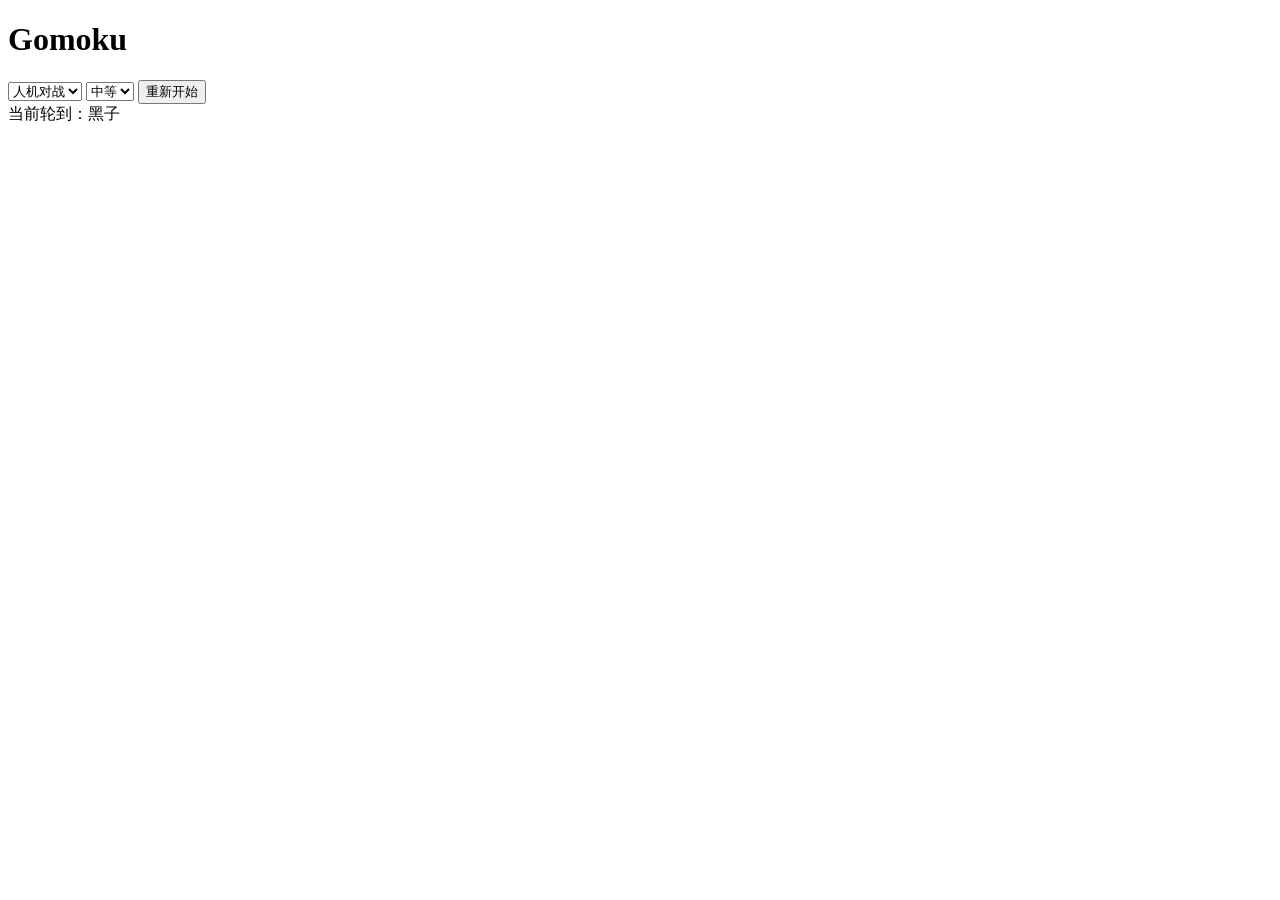
==== commit d6819639: "Add files via upload" ====
--- a/Project/Game/Gomoku/index.html
+++ b/Project/Game/Gomoku/index.html
@@ -1,1748 +1,38 @@
-<!DOCTYPE html>
-<html lang="zh-CN">
-<head>
-    <meta charset="UTF-8" />
-    <meta name="viewport" content="width=device-width, initial-scale=1.0, maximum-scale=1.0, user-scalable=no" />
-    <meta name="theme-color" content="#c89968" />
-    <title>五子棋 Gomoku</title>
-    <style>
-        :root {
-            --board-bg: #e8b974;
-            --panel-bg: rgba(255, 255, 255, 0.92);
-            --text-main: #2a1b0a;
-            --accent: #b22222;
-            --accent-2: #2b5797;
-            --shadow: 0 6px 20px rgba(0, 0, 0, 0.2);
-
-            /* 棋盘主题（默认：榧木） */
-            --board-a: #efc28a;
-            --board-b: #cf9960;
-            --board-line: rgba(70, 40, 10, 0.85);
-            --board-star: rgba(40, 20, 5, 0.9);
-            --board-border: rgba(50, 25, 5, 0.95);
-            --page-bg-a: #f5e6c8;
-            --page-bg-b: #d9b076;
-            --page-bg-c: #b8864b;
-        }
-
-        /* 主题：深蓝棋盘 */
-        body.theme-blue {
-            --board-a: #2a4d6d;
-            --board-b: #1a2f44;
-            --board-line: rgba(220, 230, 245, 0.82);
-            --board-star: rgba(220, 230, 245, 0.9);
-            --board-border: rgba(255, 255, 255, 0.85);
-            --page-bg-a: #0f1a28;
-            --page-bg-b: #16263a;
-            --page-bg-c: #0a1220;
-        }
-
-        /* 主题：翠绿玉子 */
-        body.theme-green {
-            --board-a: #b7d9a7;
-            --board-b: #7fb583;
-            --board-line: rgba(30, 60, 35, 0.85);
-            --board-star: rgba(20, 40, 25, 0.9);
-            --board-border: rgba(15, 35, 20, 0.95);
-            --page-bg-a: #e6f1d8;
-            --page-bg-b: #a9c98f;
-            --page-bg-c: #6a9a66;
-        }
-
-        /* 主题：石墨 */
-        body.theme-gray {
-            --board-a: #d7d7d7;
-            --board-b: #9a9a9a;
-            --board-line: rgba(40, 40, 40, 0.9);
-            --board-star: rgba(20, 20, 20, 0.95);
-            --board-border: rgba(20, 20, 20, 0.95);
-            --page-bg-a: #eaeaee;
-            --page-bg-b: #bdbdbd;
-            --page-bg-c: #7e7e7e;
-        }
-
-        * {
-            box-sizing: border-box;
-        }
-
-        html,
-        body {
-            margin: 0;
-            padding: 0;
-            font-family: -apple-system, BlinkMacSystemFont, "Segoe UI", "PingFang SC",
-                "Hiragino Sans GB", "Microsoft YaHei", sans-serif;
-            color: var(--text-main);
-            background: linear-gradient(135deg, var(--page-bg-a) 0%, var(--page-bg-b) 50%, var(--page-bg-c) 100%);
-            min-height: 100vh;
-            min-height: 100dvh;
-            overscroll-behavior: none;
-            -webkit-tap-highlight-color: transparent;
-            transition: background 0.4s ease;
-        }
-
-        .app {
-            display: flex;
-            flex-direction: column;
-            align-items: center;
-            justify-content: flex-start;
-            padding: 12px;
-            min-height: 100vh;
-            min-height: 100dvh;
-            gap: 14px;
-        }
-
-        header.title {
-            width: 100%;
-            max-width: 760px;
-            display: flex;
-            align-items: center;
-            justify-content: space-between;
-            gap: 10px;
-            padding: 10px 14px;
-            background: var(--panel-bg);
-            border-radius: 14px;
-            box-shadow: var(--shadow);
-        }
-
-        header.title h1 {
-            margin: 0;
-            font-size: 1.25rem;
-            letter-spacing: 2px;
-            color: var(--accent);
-        }
-
-        header.title .sub {
-            font-size: 0.78rem;
-            color: #6b4a22;
-        }
-
-        .group-label {
-            font-size: 0.8rem;
-            font-weight: 600;
-            opacity: 0.75;
-            margin-right: 6px;
-            white-space: nowrap;
-        }
-
-        .option-row {
-            width: 100%;
-            max-width: 760px;
-            display: flex;
-            flex-wrap: wrap;
-            gap: 10px;
-            padding: 10px 14px;
-            background: var(--panel-bg);
-            border-radius: 14px;
-            box-shadow: var(--shadow);
-            align-items: center;
-        }
-
-        .option-row.row-2 {
-            margin-top: 0;
-            border-top: 1px solid rgba(0, 0, 0, 0.06);
-            border-radius: 0 0 14px 14px;
-        }
-        .options-main {
-            border-radius: 14px 14px 0 0;
-            box-shadow: none;
-            position: relative;
-        }
-
-        .icon-btn {
-            appearance: none;
-            border: 1px solid rgba(0, 0, 0, 0.15);
-            background: rgba(255, 255, 255, 0.6);
-            padding: 6px 10px;
-            font-size: 0.85rem;
-            border-radius: 10px;
-            cursor: pointer;
-            color: var(--text-main);
-            white-space: nowrap;
-        }
-        .icon-btn.active {
-            background: var(--accent-2);
-            color: #fff;
-            border-color: transparent;
-        }
-        .icon-btn:active {
-            transform: translateY(1px);
-        }
-
-        .status-bar {
-            width: 100%;
-            max-width: 760px;
-            display: flex;
-            flex-wrap: wrap;
-            align-items: center;
-            justify-content: space-between;
-            gap: 10px;
-            padding: 10px 14px;
-            background: var(--panel-bg);
-            border-radius: 14px;
-            box-shadow: var(--shadow);
-            font-size: 0.95rem;
-        }
-
-        .turn {
-            display: flex;
-            align-items: center;
-            gap: 10px;
-            font-weight: 600;
-        }
-
-        .stone-chip {
-            width: 22px;
-            height: 22px;
-            border-radius: 50%;
-            box-shadow: inset -2px -2px 4px rgba(0, 0, 0, 0.35),
-                inset 2px 2px 4px rgba(255, 255, 255, 0.35), 0 2px 3px rgba(0, 0, 0, 0.3);
-            flex-shrink: 0;
-        }
-
-        .stone-black {
-            background: radial-gradient(circle at 35% 30%, #5a5a5a, #000 70%);
-        }
-        .stone-white {
-            background: radial-gradient(circle at 35% 30%, #ffffff, #c8c8c8 75%);
-        }
-
-        .info {
-            display: flex;
-            flex-wrap: wrap;
-            gap: 10px 14px;
-            font-size: 0.85rem;
-            color: #5a3a1b;
-            align-items: center;
-        }
-
-        .seg {
-            display: inline-flex;
-            border-radius: 10px;
-            overflow: hidden;
-            border: 1px solid rgba(43, 87, 151, 0.35);
-            background: #fff;
-        }
-
-        .seg button {
-            appearance: none;
-            border: none;
-            padding: 8px 14px;
-            background: transparent;
-            font-size: 0.88rem;
-            color: #2b5797;
-            cursor: pointer;
-            border-right: 1px solid rgba(43, 87, 151, 0.2);
-            white-space: nowrap;
-        }
-        .seg button:last-child {
-            border-right: none;
-        }
-        .seg button.active {
-            background: linear-gradient(180deg, #2b5797, #1e3f70);
-            color: #fff;
-        }
-
-        .seg.warn {
-            border-color: rgba(178, 34, 34, 0.4);
-        }
-        .seg.warn button {
-            color: #b22222;
-        }
-        .seg.warn button.active {
-            background: linear-gradient(180deg, #b22222, #8b1a1a);
-            color: #fff;
-        }
-
-        .board-wrap {
-            width: 100%;
-            max-width: 760px;
-            aspect-ratio: 1 / 1;
-            background: var(--board-bg);
-            border-radius: 14px;
-            box-shadow: var(--shadow), inset 0 0 0 6px #b48150;
-            position: relative;
-            touch-action: manipulation;
-            user-select: none;
-        }
-
-        #board {
-            width: 100%;
-            height: 100%;
-            display: block;
-        }
-
-        .controls {
-            width: 100%;
-            max-width: 760px;
-            display: flex;
-            flex-wrap: wrap;
-            gap: 10px;
-            justify-content: center;
-        }
-
-        button.btn {
-            appearance: none;
-            border: none;
-            padding: 12px 18px;
-            min-width: 110px;
-            font-size: 0.95rem;
-            font-weight: 600;
-            color: #fff;
-            background: linear-gradient(180deg, #2b5797, #1e3f70);
-            border-radius: 12px;
-            cursor: pointer;
-            box-shadow: 0 4px 10px rgba(43, 87, 151, 0.35);
-            transition: transform 0.08s ease, box-shadow 0.15s ease, opacity 0.15s;
-        }
-        button.btn.danger {
-            background: linear-gradient(180deg, #b22222, #8b1a1a);
-            box-shadow: 0 4px 10px rgba(178, 34, 34, 0.35);
-        }
-        button.btn.ghost {
-            background: linear-gradient(180deg, #6b4a22, #4a3214);
-            box-shadow: 0 4px 10px rgba(107, 74, 34, 0.35);
-        }
-
-        button.btn:active {
-            transform: translateY(1px);
-        }
-        button.btn:disabled {
-            opacity: 0.45;
-            cursor: not-allowed;
-            box-shadow: none;
-        }
-
-        .overlay {
-            position: fixed;
-            inset: 0;
-            background: rgba(0, 0, 0, 0.45);
-            display: none;
-            align-items: center;
-            justify-content: center;
-            z-index: 50;
-            padding: 20px;
-        }
-        .overlay.show {
-            display: flex;
-        }
-
-        .dialog {
-            background: #fffaf0;
-            border-radius: 16px;
-            padding: 22px 24px;
-            max-width: 380px;
-            width: 100%;
-            text-align: center;
-            box-shadow: 0 20px 60px rgba(0, 0, 0, 0.3);
-        }
-        .dialog h2 {
-            margin: 0 0 8px;
-            color: var(--accent);
-        }
-        .dialog p {
-            margin: 6px 0 18px;
-            color: #5a3a1b;
-            white-space: pre-line;
-        }
-
-        .dialog .dialog-btns {
-            display: flex;
-            gap: 10px;
-            justify-content: center;
-            flex-wrap: wrap;
-        }
-
-        footer {
-            font-size: 0.78rem;
-            color: #3a2810;
-            opacity: 0.8;
-            text-align: center;
-            padding: 4px 0 14px;
-        }
-
-        @media (min-width: 720px) {
-            header.title h1 {
-                font-size: 1.6rem;
-            }
-            .status-bar,
-            .options {
-                font-size: 1rem;
-            }
-            button.btn {
-                min-width: 140px;
-                padding: 14px 22px;
-                font-size: 1rem;
-            }
-        }
-
-        @media (max-width: 480px) {
-            header.title h1 {
-                font-size: 1.05rem;
-                letter-spacing: 1px;
-            }
-            header.title .sub {
-                display: none;
-            }
-            .info {
-                font-size: 0.78rem;
-                gap: 10px;
-            }
-            .options {
-                padding: 10px;
-            }
-            .options label {
-                font-size: 0.82rem;
-            }
-            .seg button {
-                padding: 7px 10px;
-                font-size: 0.82rem;
-            }
-            button.btn {
-                min-width: 0;
-                flex: 1 1 30%;
-                padding: 12px 10px;
-                font-size: 0.9rem;
-            }
-            .icon-btn {
-                font-size: 0.78rem;
-                padding: 5px 8px;
-            }
-        }
-
-        @media (prefers-color-scheme: dark) {
-            :root {
-                --panel-bg: rgba(30, 22, 14, 0.92);
-                --text-main: #f5e6c8;
-            }
-            html,
-            body {
-                color: var(--text-main);
-            }
-            body:not(.theme-blue):not(.theme-green):not(.theme-gray) {
-                background: linear-gradient(135deg, #2a1b0a, #4a3214, #2a1b0a);
-            }
-            header.title,
-            .status-bar,
-            .option-row {
-                background: var(--panel-bg);
-                color: var(--text-main);
-            }
-            header.title .sub,
-            .info,
-            footer {
-                color: #d9b076;
-            }
-            .dialog {
-                background: #2a1b0a;
-                color: var(--text-main);
-            }
-            .dialog p {
-                color: #d9b076;
-            }
-            .seg {
-                background: #1a1108;
-            }
-            .seg button {
-                color: #8bb3ff;
-            }
-            .seg.warn button {
-                color: #ff9a9a;
-            }
-            .icon-btn {
-                background: rgba(255, 255, 255, 0.08);
-                border-color: rgba(255, 255, 255, 0.15);
-                color: var(--text-main);
-            }
-        }
-
-        /* 语言切换按钮特殊样式 */
-        #btnLang {
-            font-weight: 600;
-            min-width: 52px;
-            text-align: center;
-            letter-spacing: 0.5px;
-        }
-    </style>
-</head>
-<body>
-    <div class="app">
-        <header class="title">
-            <h1 data-i18n="title">五 子 棋</h1>
-            <span class="sub" data-i18n="subtitle">Gomoku · 15×15</span>
-        </header>
-
-        <!-- 第一行：模式 / 执子 / 难度 -->
-        <div class="option-row options-main" style="box-shadow: var(--shadow); border-radius: 14px 14px 0 0;">
-            <span class="group-label" data-i18n="modeLabel">模式</span>
-            <div class="seg" id="modeSeg">
-                <button data-val="pvp" class="active" data-i18n="modePvp">双人</button>
-                <button data-val="ai" data-i18n="modeAi">人机</button>
-            </div>
-
-            <span class="group-label" id="sideLabel" style="display:none;" data-i18n="sideLabel">执子</span>
-            <div class="seg" id="sideSeg" style="display:none;">
-                <button data-val="black" class="active" data-i18n="sideBlack">我执黑</button>
-                <button data-val="white" data-i18n="sideWhite">我执白</button>
-            </div>
-
-            <span class="group-label" id="diffLabel" style="display:none;" data-i18n="diffLabel">AI</span>
-            <div class="seg warn" id="diffSeg" style="display:none;">
-                <button data-val="easy" data-i18n="diffEasy">简单</button>
-                <button data-val="normal" class="active" data-i18n="diffNormal">普通</button>
-                <button data-val="hard" data-i18n="diffHard">困难</button>
-            </div>
-        </div>
-
-        <!-- 第二行：主题 / 音效 / 语言 -->
-        <div class="option-row row-2" style="box-shadow: var(--shadow); border-radius: 0 0 14px 14px; margin-top: -12px;">
-            <span class="group-label" data-i18n="themeLabel">主题</span>
-            <div class="seg" id="themeSeg">
-                <button data-val="wood" class="active" data-i18n="themeWood">榧木</button>
-                <button data-val="blue" data-i18n="themeBlue">深蓝</button>
-                <button data-val="green" data-i18n="themeGreen">翠绿</button>
-                <button data-val="gray" data-i18n="themeGray">石墨</button>
-            </div>
-
-            <button class="icon-btn" id="btnLang" title="切换语言 / Switch language">中文</button>
-            <button class="icon-btn" id="btnSound" title="音效开关">🔊 音效</button>
-        </div>
-
-        <div class="status-bar">
-            <div class="turn" id="turnBox">
-                <div class="stone-chip stone-black" id="turnChip"></div>
-                <span id="turnText" data-i18n="turnBlack">黑方落子</span>
-            </div>
-            <div class="info">
-                <span id="moveCount" data-i18n="moveCount">第 0 手</span>
-                <span>·</span>
-                <span id="modeText" data-i18n="modePvpLabel">模式：双人对战</span>
-            </div>
-        </div>
-
-        <div class="board-wrap" id="boardWrap">
-            <canvas id="board"></canvas>
-        </div>
-
-        <div class="controls">
-            <button class="btn ghost" id="btnUndo" data-i18n="btnUndo">悔棋</button>
-            <button class="btn" id="btnRestart" data-i18n="btnRestart">重新开始</button>
-        </div>
-
-        <footer data-i18n="footer">点击或触摸落子 · 先连成五子者获胜 · 人机对战支持多档AI</footer>
-    </div>
-
-    <div class="overlay" id="overlay">
-        <div class="dialog">
-            <h2 id="dlgTitle" data-i18n="dlgGameOver">游戏结束</h2>
-            <p id="dlgMsg"></p>
-            <div class="dialog-btns">
-                <button class="btn" id="dlgPrimary" data-i18n="dlgOk">确定</button>
-                <button class="btn ghost" id="dlgSecondary" style="display:none;" data-i18n="dlgCancel">取消</button>
-            </div>
-        </div>
-    </div>
-
-    <script>
-        (function() {
-            'use strict';
-
-            // ============================================================
-            //  1. 多语言字典
-            // ============================================================
-            const LANG = {
-                zh: {
-                    title: '五 子 棋',
-                    subtitle: 'Gomoku · 15×15',
-                    modeLabel: '模式',
-                    modePvp: '双人',
-                    modeAi: '人机',
-                    sideLabel: '执子',
-                    sideBlack: '我执黑',
-                    sideWhite: '我执白',
-                    diffLabel: 'AI',
-                    diffEasy: '简单',
-                    diffNormal: '普通',
-                    diffHard: '困难',
-                    themeLabel: '主题',
-                    themeWood: '榧木',
-                    themeBlue: '深蓝',
-                    themeGreen: '翠绿',
-                    themeGray: '石墨',
-                    btnUndo: '悔棋',
-                    btnRestart: '重新开始',
-                    footer: '点击或触摸落子 · 先连成五子者获胜 · 人机对战支持多档AI',
-                    turnBlack: '黑方落子',
-                    turnWhite: '白方落子',
-                    turnAiBlack: 'AI(黑)落子',
-                    turnAiWhite: 'AI(白)落子',
-                    turnHumanBlack: '你(黑)落子',
-                    turnHumanWhite: '你(白)落子',
-                    turnGameOver: '本局结束',
-                    turnAiThinking: 'AI思考中…',
-                    moveCount: '第 {n} 手',
-                    modePvpLabel: '模式：双人对战',
-                    modeAiLabel: '模式：人机 · {side} · {diff}',
-                    sideBlackLabel: '我执黑',
-                    sideWhiteLabel: '我执白',
-                    diffEasyLabel: '简单',
-                    diffNormalLabel: '普通',
-                    diffHardLabel: '困难',
-                    dlgGameOver: '游戏结束',
-                    dlgOk: '确定',
-                    dlgCancel: '取消',
-                    dlgDraw: '和棋',
-                    dlgDrawMsg: '棋盘已满，双方未分胜负。',
-                    dlgWinBlack: '黑方获胜',
-                    dlgWinWhite: '白方获胜',
-                    dlgWinMsg: '{who}率先连成五子，恭喜！',
-                    dlgRestartConfirm: '确定重新开始本局？',
-                    dlgRestartMsg: '当前所有落子将被清空。',
-                    dlgUndoConfirm: '确认悔棋',
-                    dlgUndoMsg: '将回退到上一手落子之前。',
-                    dlgSwitchConfirm: '切换选项将重新开始本局',
-                    dlgSwitchMsg: '当前所有落子将被清空。',
-                    dlgAiUndoAgree: 'AI 同意悔棋',
-                    dlgAiUndoReject: 'AI 拒绝悔棋',
-                    dlgAiUndoReasonGreat: 'AI 局势大好，拒绝悔棋。',
-                    dlgAiUndoReasonAdv: 'AI 局面占优，不愿悔棋。',
-                    dlgAiUndoReasonSlight: 'AI 稍占优势，不同意悔棋。',
-                    dlgAiUndoReasonTie: 'AI 认为局面胶着，同意悔棋。',
-                    dlgAiUndoReasonBad: 'AI 认为自身局面不利，同意悔棋。',
-                    dlgRestartAgain: '再来一局',
-                    dlgClose: '关闭',
-                },
-                en: {
-                    title: 'Gomoku',
-                    subtitle: 'Gomoku · 15×15',
-                    modeLabel: 'Mode',
-                    modePvp: '2 Players',
-                    modeAi: 'vs AI',
-                    sideLabel: 'Play as',
-                    sideBlack: 'Black',
-                    sideWhite: 'White',
-                    diffLabel: 'AI',
-                    diffEasy: 'Easy',
-                    diffNormal: 'Normal',
-                    diffHard: 'Hard',
-                    themeLabel: 'Theme',
-                    themeWood: 'Wood',
-                    themeBlue: 'Blue',
-                    themeGreen: 'Green',
-                    themeGray: 'Gray',
-                    btnUndo: 'Undo',
-                    btnRestart: 'Restart',
-                    footer: 'Tap to place · First to connect five wins · AI with multiple levels',
-                    turnBlack: "Black's turn",
-                    turnWhite: "White's turn",
-                    turnAiBlack: 'AI (Black) thinking',
-                    turnAiWhite: 'AI (White) thinking',
-                    turnHumanBlack: 'You (Black)',
-                    turnHumanWhite: 'You (White)',
-                    turnGameOver: 'Game Over',
-                    turnAiThinking: 'AI thinking…',
-                    moveCount: 'Move {n}',
-                    modePvpLabel: 'Mode: 2 Players',
-                    modeAiLabel: 'Mode: vs AI · {side} · {diff}',
-                    sideBlackLabel: 'Black',
-                    sideWhiteLabel: 'White',
-                    diffEasyLabel: 'Easy',
-                    diffNormalLabel: 'Normal',
-                    diffHardLabel: 'Hard',
-                    dlgGameOver: 'Game Over',
-                    dlgOk: 'OK',
-                    dlgCancel: 'Cancel',
-                    dlgDraw: 'Draw',
-                    dlgDrawMsg: 'Board is full, no winner.',
-                    dlgWinBlack: 'Black Wins',
-                    dlgWinWhite: 'White Wins',
-                    dlgWinMsg: '{who} connected five first, congratulations!',
-                    dlgRestartConfirm: 'Restart the game?',
-                    dlgRestartMsg: 'All moves will be cleared.',
-                    dlgUndoConfirm: 'Confirm undo',
-                    dlgUndoMsg: 'Revert to the previous move.',
-                    dlgSwitchConfirm: 'Switching will restart the game',
-                    dlgSwitchMsg: 'All moves will be cleared.',
-                    dlgAiUndoAgree: 'AI agrees to undo',
-                    dlgAiUndoReject: 'AI rejects undo',
-                    dlgAiUndoReasonGreat: 'AI is in a great position, refuses to undo.',
-                    dlgAiUndoReasonAdv: 'AI has an advantage, refuses to undo.',
-                    dlgAiUndoReasonSlight: 'AI is slightly ahead, refuses to undo.',
-                    dlgAiUndoReasonTie: 'AI thinks it\'s a tie, agrees to undo.',
-                    dlgAiUndoReasonBad: 'AI is in a bad position, agrees to undo.',
-                    dlgRestartAgain: 'Play Again',
-                    dlgClose: 'Close',
-                }
-            };
-
-            let currentLang = 'zh';
-
-            // ============================================================
-            //  2. 国际化工具
-            // ============================================================
-            function i18n(key, params) {
-                let text = LANG[currentLang] && LANG[currentLang][key] !== undefined ?
-                    LANG[currentLang][key] :
-                    (LANG['zh'][key] || key);
-                if (params) {
-                    for (const [k, v] of Object.entries(params)) {
-                        text = text.replace(new RegExp('\\{' + k + '\\}', 'g'), v);
-                    }
-                }
-                return text;
-            }
-
-            function applyLanguage() {
-                // 更新所有 data-i18n 元素
-                const els = document.querySelectorAll('[data-i18n]');
-                for (const el of els) {
-                    const key = el.getAttribute('data-i18n');
-                    const val = i18n(key);
-                    if (el.tagName === 'INPUT' || el.tagName === 'TEXTAREA') {
-                        el.placeholder = val;
-                    } else {
-                        el.textContent = val;
-                    }
-                }
-                // 动态更新状态栏
-                updateStatus();
-                // 更新语言按钮文字
-                document.getElementById('btnLang').textContent = currentLang === 'zh' ? '中文' : 'English';
-                // 重新绘制棋盘（无文字变化，但保持一致性）
-                draw();
-            }
-
-            // ============================================================
-            //  3. 常量 & 游戏状态
-            // ============================================================
-            const BOARD_SIZE = 15;
-            const EMPTY = 0;
-            const BLACK = 1;
-            const WHITE = 2;
-            const WIN_COUNT = 5;
-            const DIRS = [
-                [0, 1],
-                [1, 0],
-                [1, 1],
-                [1, -1]
-            ];
-            const OPP = (p) => (p === BLACK ? WHITE : (p === WHITE ? BLACK : EMPTY));
-
-            let board = createBoard();
-            let history = [];
-            let currentPlayer = BLACK;
-            let gameOver = false;
-            let winLine = null;
-            let lastMove = null;
-            let aiBusy = false;
-            let aiTimer = null;
-
-            let gameMode = 'pvp';
-            let humanSide = BLACK;
-            let aiDifficulty = 'normal';
-            let currentTheme = 'wood';
-
-            // ============================================================
-            //  4. DOM 引用
-            // ============================================================
-            const canvas = document.getElementById('board');
-            const ctx = canvas.getContext('2d');
-            const boardWrap = document.getElementById('boardWrap');
-            const turnText = document.getElementById('turnText');
-            const turnChip = document.getElementById('turnChip');
-            const moveCountEl = document.getElementById('moveCount');
-            const modeTextEl = document.getElementById('modeText');
-            const overlay = document.getElementById('overlay');
-            const dlgTitle = document.getElementById('dlgTitle');
-            const dlgMsg = document.getElementById('dlgMsg');
-            const dlgPrimary = document.getElementById('dlgPrimary');
-            const dlgSecondary = document.getElementById('dlgSecondary');
-
-            const sideSeg = document.getElementById('sideSeg');
-            const sideLabel = document.getElementById('sideLabel');
-            const diffSeg = document.getElementById('diffSeg');
-            const diffLabel = document.getElementById('diffLabel');
-
-            // ============================================================
-            //  5. 模式 / 主题 / 语言 切换
-            // ============================================================
-            function refreshModeUI() {
-                const isAI = gameMode === 'ai';
-                sideSeg.style.display = isAI ? '' : 'none';
-                sideLabel.style.display = isAI ? '' : 'none';
-                diffSeg.style.display = isAI ? '' : 'none';
-                diffLabel.style.display = isAI ? '' : 'none';
-            }
-
-            function setupSeg(id, handler, needsConfirm) {
-                const seg = document.getElementById(id);
-                if (!seg) return;
-                const btns = seg.querySelectorAll('button');
-                btns.forEach((btn) => {
-                    btn.addEventListener('click', () => {
-                        const val = btn.dataset.val;
-                        if (btn.classList.contains('active')) return;
-                        const doSwitch = () => {
-                            btns.forEach((b) => b.classList.remove('active'));
-                            btn.classList.add('active');
-                            handler(val);
-                        };
-                        if (needsConfirm && history.length > 0) {
-                            confirmDialog(
-                                i18n('dlgSwitchConfirm'),
-                                i18n('dlgSwitchMsg'),
-                                () => { doSwitch();
-                                    hideOverlay(); },
-                                true
-                            );
-                        } else {
-                            doSwitch();
-                        }
-                    });
-                });
-            }
-
-            setupSeg('modeSeg', (val) => {
-                gameMode = val;
-                refreshModeUI();
-                restart();
-                hideOverlay();
-            }, true);
-
-            setupSeg('sideSeg', (val) => {
-                humanSide = val === 'black' ? BLACK : WHITE;
-                restart();
-            }, false);
-
-            setupSeg('diffSeg', (val) => {
-                aiDifficulty = val;
-                restart();
-            }, false);
-
-            setupSeg('themeSeg', (val) => {
-                applyTheme(val);
-            }, false);
-
-            // 语言切换
-            document.getElementById('btnLang').addEventListener('click', function() {
-                currentLang = currentLang === 'zh' ? 'en' : 'zh';
-                applyLanguage();
-                // 重新设置状态栏文字（因为 data-i18n 更新后，动态部分需要重新生成）
-                updateStatus();
-                draw();
-                Sound.click();
-            });
-
-            function applyTheme(name) {
-                currentTheme = name;
-                document.body.classList.remove('theme-wood', 'theme-blue', 'theme-green', 'theme-gray');
-                if (name !== 'wood') document.body.classList.add('theme-' + name);
-                draw();
-            }
-
-            // ============================================================
-            //  6. 音效（Web Audio）
-            // ============================================================
-            const Sound = (function() {
-                let enabled = true;
-                let ctx = null;
-
-                function ensure() {
-                    if (!ctx) {
-                        try {
-                            ctx = new(window.AudioContext || window.webkitAudioContext)();
-                        } catch (e) { ctx = null; }
-                    }
-                    if (ctx && ctx.state === 'suspended') ctx.resume();
-                    return ctx;
-                }
-
-                function tone(freq, dur, type, volume, delay) {
-                    if (!enabled) return;
-                    const c = ensure();
-                    if (!c) return;
-                    const t0 = c.currentTime + (delay || 0);
-                    const osc = c.createOscillator();
-                    const gain = c.createGain();
-                    osc.type = type || 'sine';
-                    osc.frequency.setValueAtTime(freq, t0);
-                    gain.gain.setValueAtTime(0, t0);
-                    gain.gain.linearRampToValueAtTime(volume || 0.15, t0 + 0.01);
-                    gain.gain.exponentialRampToValueAtTime(0.0001, t0 + dur);
-                    osc.connect(gain).connect(c.destination);
-                    osc.start(t0);
-                    osc.stop(t0 + dur + 0.02);
-                }
-
-                function noiseBurst(dur, volume) {
-                    if (!enabled) return;
-                    const c = ensure();
-                    if (!c) return;
-                    const bufferSize = Math.floor(c.sampleRate * dur);
-                    const buffer = c.createBuffer(1, bufferSize, c.sampleRate);
-                    const data = buffer.getChannelData(0);
-                    for (let i = 0; i < bufferSize; i++) data[i] = (Math.random() * 2 - 1) * (1 - i / bufferSize);
-                    const src = c.createBufferSource();
-                    src.buffer = buffer;
-                    const gain = c.createGain();
-                    gain.gain.value = volume || 0.25;
-                    const filter = c.createBiquadFilter();
-                    filter.type = 'lowpass';
-                    filter.frequency.value = 900;
-                    src.connect(filter).connect(gain).connect(c.destination);
-                    src.start();
-                }
-
-                return {
-                    toggle: () => { enabled = !enabled; return enabled; },
-                    stone: () => { noiseBurst(0.08, 0.35);
-                        tone(260, 0.12, 'triangle', 0.15, 0); },
-                    win: () => { [523, 659, 784, 1046].forEach((f, i) => tone(f, 0.25, 'triangle', 0.22, i * 0.12)); },
-                    lose: () => { [330, 262, 196].forEach((f, i) => tone(f, 0.3, 'sine', 0.2, i * 0.14)); },
-                    click: () => tone(880, 0.05, 'square', 0.08),
-                };
-            })();
-
-            document.getElementById('btnSound').addEventListener('click', () => {
-                const on = Sound.toggle();
-                document.getElementById('btnSound').textContent = on ? '🔊 音效' : '🔇 静音';
-            });
-
-            // ============================================================
-            //  7. 画板尺寸
-            // ============================================================
-            let cell = 0;
-            let padding = 0;
-            let dpr = 1;
-
-            function setupCanvas() {
-                const rect = boardWrap.getBoundingClientRect();
-                dpr = window.devicePixelRatio || 1;
-                const logicalSize = Math.floor(Math.min(rect.width, rect.height));
-                padding = Math.round(logicalSize / (BOARD_SIZE - 1 + 1.6) * 0.8);
-                cell = (logicalSize - padding * 2) / (BOARD_SIZE - 1);
-                canvas.style.width = logicalSize + 'px';
-                canvas.style.height = logicalSize + 'px';
-                canvas.width = Math.floor(logicalSize * dpr);
-                canvas.height = Math.floor(logicalSize * dpr);
-                ctx.setTransform(dpr, 0, 0, dpr, 0, 0);
-                draw();
-            }
-
-            window.addEventListener('resize', setupCanvas);
-            window.addEventListener('orientationchange', () => setTimeout(setupCanvas, 120));
-
-            // ============================================================
-            //  8. 事件：落子
-            // ============================================================
-            canvas.addEventListener('click', onTap, { passive: true });
-            canvas.addEventListener('touchend', function(e) {
-                if (e.changedTouches && e.changedTouches.length > 0) {
-                    const t = e.changedTouches[0];
-                    handlePointAt(t.clientX, t.clientY);
-                    e.preventDefault();
-                }
-            }, { passive: false });
-
-            function onTap(e) { handlePointAt(e.clientX, e.clientY); }
-
-            function handlePointAt(clientX, clientY) {
-                if (gameOver || aiBusy) return;
-                if (gameMode === 'ai' && currentPlayer !== humanSide) return;
-                const rect = canvas.getBoundingClientRect();
-                const x = clientX - rect.left;
-                const y = clientY - rect.top;
-                if (x < 0 || y < 0 || x > rect.width || y > rect.height) return;
-                let col = Math.round((x - padding) / cell);
-                let row = Math.round((y - padding) / cell);
-                if (row < 0) row = 0;
-                if (row >= BOARD_SIZE) row = BOARD_SIZE - 1;
-                if (col < 0) col = 0;
-                if (col >= BOARD_SIZE) col = BOARD_SIZE - 1;
-                if (board[row][col] !== EMPTY) return;
-                placeStone(row, col, currentPlayer, true);
-            }
-
-            // ============================================================
-            //  9. 核心：落子 & 胜负
-            // ============================================================
-            function placeStone(row, col, player, byHuman) {
-                board[row][col] = player;
-                history.push({ row, col, player, byHuman: !!byHuman });
-                lastMove = { row, col };
-                Sound.stone();
-
-                const line = checkWin(row, col, player);
-                if (line) {
-                    winLine = line;
-                    endGame(player);
-                    return;
-                }
-                if (history.length === BOARD_SIZE * BOARD_SIZE) {
-                    endGame(null);
-                    return;
-                }
-                currentPlayer = OPP(player);
-                updateStatus();
-                draw();
-                if (gameMode === 'ai' && currentPlayer !== humanSide && !gameOver) {
-                    scheduleAIMove();
-                }
-            }
-
-            function endGame(winner) {
-                gameOver = true;
-                draw();
-                updateStatus();
-                if (winner === null) {
-                    showOverlay(i18n('dlgDraw'), i18n('dlgDrawMsg'), [
-                        { text: i18n('dlgRestartAgain'), cls: '', onClick: () => { restart();
-                                hideOverlay(); } }
-                    ], false);
-                    return;
-                }
-                const who = winner === BLACK ? i18n('dlgWinBlack') : i18n('dlgWinWhite');
-                const msg = i18n('dlgWinMsg', { who: winner === BLACK ? '黑方' : '白方' });
-                if (gameMode === 'ai') {
-                    winner === humanSide ? Sound.win() : Sound.lose();
-                } else {
-                    Sound.win();
-                }
-                showOverlay(who, msg, [
-                    { text: i18n('dlgRestartAgain'), cls: '', onClick: () => { restart();
-                            hideOverlay(); } }
-                ], false);
-            }
-
-            function checkWin(r, c, player) {
-                for (const [dr, dc] of DIRS) {
-                    let count = 1;
-                    let r1 = r,
-                        c1 = c,
-                        r2 = r,
-                        c2 = c;
-                    let nr = r + dr,
-                        nc = c + dc;
-                    while (inRange(nr, nc) && board[nr][nc] === player) {
-                        count++;
-                        r2 = nr;
-                        c2 = nc;
-                        nr += dr;
-                        nc += dc;
-                    }
-                    nr = r - dr;
-                    nc = c - dc;
-                    while (inRange(nr, nc) && board[nr][nc] === player) {
-                        count++;
-                        r1 = nr;
-                        c1 = nc;
-                        nr -= dr;
-                        nc -= dc;
-                    }
-                    if (count >= WIN_COUNT) return { r1, c1, r2, c2 };
-                }
-                return null;
-            }
-
-            // ============================================================
-            //  10. AI 调度
-            // ============================================================
-            function scheduleAIMove() {
-                if (aiTimer) { clearTimeout(aiTimer);
-                    aiTimer = null; }
-                aiBusy = true;
-                updateStatus();
-                aiTimer = setTimeout(() => {
-                    aiTimer = null;
-                    try {
-                        const move = computeAIMove(aiDifficulty, currentPlayer);
-                        if (move) placeStone(move.row, move.col, currentPlayer, false);
-                    } catch (err) { console.error(err); } finally {
-                        aiBusy = false;
-                        updateStatus();
-                        draw();
-                    }
-                }, aiDifficulty === 'hard' ? 200 : 120);
-            }
-
-            function clearAITimer() {
-                if (aiTimer) { clearTimeout(aiTimer);
-                    aiTimer = null; }
-            }
-
-            // ============================================================
-            //  11. 工具函数
-            // ============================================================
-            function inRange(r, c) { return r >= 0 && r < BOARD_SIZE && c >= 0 && c < BOARD_SIZE; }
-
-            function createBoard() {
-                const b = new Array(BOARD_SIZE);
-                for (let i = 0; i < BOARD_SIZE; i++) b[i] = new Array(BOARD_SIZE).fill(EMPTY);
-                return b;
-            }
-
-            // ============================================================
-            //  12. 状态栏更新（支持多语言）
-            // ============================================================
-            function updateStatus() {
-                const isAI = gameMode === 'ai';
-                let turnKey = '';
-                let sideLabelKey = '';
-                let diffLabelKey = '';
-
-                if (gameOver) {
-                    turnKey = 'turnGameOver';
-                } else if (isAI) {
-                    if (aiBusy) {
-                        turnKey = 'turnAiThinking';
-                    } else {
-                        if (currentPlayer === BLACK) {
-                            turnKey = humanSide === BLACK ? 'turnHumanBlack' : 'turnAiBlack';
-                        } else {
-                            turnKey = humanSide === WHITE ? 'turnHumanWhite' : 'turnAiWhite';
-                        }
-                    }
-                } else {
-                    turnKey = currentPlayer === BLACK ? 'turnBlack' : 'turnWhite';
-                }
-                turnText.textContent = i18n(turnKey);
-                turnChip.className = 'stone-chip ' + (currentPlayer === BLACK ? 'stone-black' : 'stone-white');
-
-                const n = history.length;
-                moveCountEl.textContent = i18n('moveCount', { n: n });
-
-                if (isAI) {
-                    const sideTxt = humanSide === BLACK ? i18n('sideBlackLabel') : i18n('sideWhiteLabel');
-                    const diffMap = { easy: 'diffEasyLabel', normal: 'diffNormalLabel', hard: 'diffHardLabel' };
-                    const diffTxt = i18n(diffMap[aiDifficulty] || 'diffNormalLabel');
-                    modeTextEl.textContent = i18n('modeAiLabel', { side: sideTxt, diff: diffTxt });
-                } else {
-                    modeTextEl.textContent = i18n('modePvpLabel');
-                }
-            }
-
-            // ============================================================
-            //  13. 对话框
-            // ============================================================
-            function showOverlay(title, msg, buttons, showClose) {
-                dlgTitle.textContent = title;
-                dlgMsg.textContent = msg;
-                dlgPrimary.style.display = 'none';
-                dlgSecondary.style.display = 'none';
-                dlgPrimary.onclick = null;
-                dlgSecondary.onclick = null;
-                dlgPrimary.className = 'btn';
-                dlgSecondary.className = 'btn ghost';
-                if (buttons && buttons.length > 0) {
-                    const primary = buttons[0];
-                    dlgPrimary.textContent = primary.text || i18n('dlgOk');
-                    dlgPrimary.className = 'btn ' + (primary.cls === 'danger' ? 'danger' : '');
-                    dlgPrimary.style.display = '';
-                    dlgPrimary.onclick = () => { primary.onClick && primary.onClick(); };
-                    if (buttons[1]) {
-                        const secondary = buttons[1];
-                        dlgSecondary.textContent = secondary.text || i18n('dlgCancel');
-                        dlgSecondary.className = 'btn ghost' + (secondary.cls === 'danger' ? ' danger' : '');
-                        dlgSecondary.style.display = '';
-                        dlgSecondary.onclick = () => { secondary.onClick && secondary.onClick(); };
-                    }
-                } else if (showClose) {
-                    dlgPrimary.textContent = i18n('dlgClose');
-                    dlgPrimary.style.display = '';
-                    dlgPrimary.onclick = () => hideOverlay();
-                }
-                overlay.classList.add('show');
-            }
-
-            function hideOverlay() { overlay.classList.remove('show'); }
-
-            function confirmDialog(title, msg, onOk, withCancel) {
-                const buttons = [{ text: i18n('dlgOk'), cls: '', onClick: onOk }];
-                if (withCancel) buttons.push({ text: i18n('dlgCancel'), cls: 'ghost', onClick: () => hideOverlay() });
-                showOverlay(title, msg, buttons, false);
-            }
-
-            // ============================================================
-            //  14. 悔棋
-            // ============================================================
-            document.getElementById('btnUndo').addEventListener('click', onUndoClick);
-
-            function onUndoClick() {
-                if (history.length === 0 && !gameOver) {
-                    // 没有可悔的棋
-                    return;
-                }
-                if (gameOver) {
-                    confirmDialog(
-                        i18n('dlgUndoConfirm'),
-                        i18n('dlgUndoMsg'),
-                        () => { hideOverlay();
-                            performUndoFlow(); },
-                        true
-                    );
-                    return;
-                }
-                performUndoFlow();
-            }
-
-            function performUndoFlow() {
-                if (gameMode === 'pvp') {
-                    confirmDialog(
-                        i18n('dlgUndoConfirm'),
-                        i18n('dlgUndoMsg'),
-                        () => { undoOne();
-                            hideOverlay(); },
-                        true
-                    );
-                } else if (gameMode === 'ai') {
-                    if (aiDifficulty === 'easy') {
-                        undoToHumanTurn();
-                        return;
-                    }
-                    const verdict = aiJudgeUndo();
-                    if (verdict.agree) {
-                        confirmDialog(
-                            i18n('dlgAiUndoAgree'),
-                            verdict.reason,
-                            () => { undoToHumanTurn();
-                                hideOverlay(); },
-                            true
-                        );
-                    } else {
-                        confirmDialog(
-                            i18n('dlgAiUndoReject'),
-                            verdict.reason,
-                            () => hideOverlay(),
-                            false
-                        );
-                        dlgSecondary.style.display = 'none';
-                    }
-                }
-            }
-
-            function undoOne() {
-                if (history.length === 0) return;
-                const last = history.pop();
-                board[last.row][last.col] = EMPTY;
-                currentPlayer = last.player;
-                gameOver = false;
-                winLine = null;
-                lastMove = history.length > 0 ? { row: history[history.length - 1].row,
-                    col: history[history.length - 1].col } : null;
-                updateStatus();
-                draw();
-            }
-
-            function undoToHumanTurn() {
-                if (history.length === 0) return;
-                const lastPlayer = history[history.length - 1].player;
-                if (lastPlayer !== humanSide && history.length > 0) undoOne();
-                if (history.length > 0 && history[history.length - 1].player === humanSide) undoOne();
-            }
-
-            function aiJudgeUndo() {
-                const aiSide = OPP(humanSide);
-                const score = evaluateBoardFor(aiSide);
-                const threshold = aiDifficulty === 'hard' ? -200 : 200;
-                if (score > threshold + 800) return { agree: false, reason: i18n('dlgAiUndoReasonGreat') };
-                if (score > threshold + 200) return { agree: false, reason: i18n('dlgAiUndoReasonAdv') };
-                if (score > threshold) return { agree: false, reason: i18n('dlgAiUndoReasonSlight') };
-                if (score > threshold - 400) return { agree: true, reason: i18n('dlgAiUndoReasonTie') };
-                return { agree: true, reason: i18n('dlgAiUndoReasonBad') };
-            }
-
-            // ============================================================
-            //  15. 重开
-            // ============================================================
-            document.getElementById('btnRestart').addEventListener('click', () => {
-                confirmDialog(
-                    i18n('dlgRestartConfirm'),
-                    i18n('dlgRestartMsg'),
-                    () => { restart();
-                        hideOverlay(); },
-                    true
-                );
-            });
-
-            function restart() {
-                clearAITimer();
-                board = createBoard();
-                history = [];
-                currentPlayer = BLACK;
-                gameOver = false;
-                winLine = null;
-                lastMove = null;
-                aiBusy = false;
-                hideOverlay();
-                updateStatus();
-                draw();
-                if (gameMode === 'ai' && humanSide === WHITE) {
-                    scheduleAIMove();
-                }
-            }
-
-            // ============================================================
-            //  16. AI 核心算法
-            // ============================================================
-            function computeAIMove(difficulty, player) {
-                if (history.length === 0) {
-                    return { row: 7, col: 7 };
-                }
-                if (difficulty === 'easy') return aiEasy(player);
-                if (difficulty === 'normal') return aiNormal(player);
-                return aiHard(player);
-            }
-
-            function generateCandidates(radius) {
-                const seen = new Set();
-                const result = [];
-                for (let r = 0; r < BOARD_SIZE; r++) {
-                    for (let c = 0; c < BOARD_SIZE; c++) {
-                        if (board[r][c] === EMPTY) continue;
-                        for (let dr = -radius; dr <= radius; dr++) {
-                            for (let dc = -radius; dc <= radius; dc++) {
-                                const nr = r + dr,
-                                    nc = c + dc;
-                                if (!inRange(nr, nc)) continue;
-                                if (board[nr][nc] !== EMPTY) continue;
-                                const key = nr * BOARD_SIZE + nc;
-                                if (seen.has(key)) continue;
-                                seen.add(key);
-                                result.push({ row: nr, col: nc });
-                            }
-                        }
-                    }
-                }
-                if (result.length === 0) {
-                    for (let r = 0; r < BOARD_SIZE; r++) {
-                        for (let c = 0; c < BOARD_SIZE; c++) {
-                            if (board[r][c] === EMPTY) result.push({ row: r, col: c });
-                        }
-                    }
-                }
-                return result;
-            }
-
-            function aiEasy(player) {
-                const opp = OPP(player);
-                const cands = generateCandidates(1);
-                for (const m of cands) {
-                    if (isImmediateWin(m.row, m.col, player)) return m;
-                }
-                for (const m of cands) {
-                    if (isImmediateWin(m.row, m.col, opp)) return m;
-                }
-                const scored = cands.map((m) => ({
-                    m,
-                    s: scorePoint(m.row, m.col, player) + scorePoint(m.row, m.col, opp) * 0.8,
-                }));
-                scored.sort((a, b) => b.s - a.s);
-                const top = scored.slice(0, Math.min(6, scored.length));
-                return top[Math.floor(Math.random() * top.length)].m;
-            }
-
-            function aiNormal(player) {
-                const opp = OPP(player);
-                const cands = generateCandidates(2);
-                const pre = cands.map((m) => ({
-                    m,
-                    s: scorePoint(m.row, m.col, player) + scorePoint(m.row, m.col, opp),
-                }));
-                pre.sort((a, b) => b.s - a.s);
-                const shortlist = pre.slice(0, 15);
-                let bestScore = -Infinity;
-                let bestMoves = [];
-                for (const item of shortlist) {
-                    const { m } = item;
-                    board[m.row][m.col] = player;
-                    const myScore = evaluateBoardFor(player);
-                    board[m.row][m.col] = EMPTY;
-                    board[m.row][m.col] = opp;
-                    const oppScore = evaluateBoardFor(opp);
-                    board[m.row][m.col] = EMPTY;
-                    const s = myScore * 1.0 + oppScore * 0.9;
-                    if (s > bestScore) {
-                        bestScore = s;
-                        bestMoves = [m];
-                    } else if (s === bestScore) {
-                        bestMoves.push(m);
-                    }
-                }
-                if (bestMoves.length === 0) return cands[0];
-                return bestMoves[Math.floor(Math.random() * bestMoves.length)];
-            }
-
-            function aiHard(player) {
-                const opp = OPP(player);
-                const cands = generateCandidates(2);
-                for (const m of cands) {
-                    if (isImmediateWin(m.row, m.col, player)) return m;
-                }
-                for (const m of cands) {
-                    if (isImmediateWin(m.row, m.col, opp)) return m;
-                }
-                const pre = cands.map((m) => ({
-                    m,
-                    s: scorePoint(m.row, m.col, player) + scorePoint(m.row, m.col, opp),
-                }));
-                pre.sort((a, b) => b.s - a.s);
-                const topLevel = pre.slice(0, 10);
-                let bestScore = -Infinity;
-                let bestMove = topLevel[0].m;
-                const searchDepth = 4;
-                for (const item of topLevel) {
-                    const m = item.m;
-                    board[m.row][m.col] = player;
-                    if (checkWin(m.row, m.col, player)) {
-                        board[m.row][m.col] = EMPTY;
-                        return m;
-                    }
-                    const score = minimax(searchDepth - 1, -Infinity, Infinity, false, player);
-                    board[m.row][m.col] = EMPTY;
-                    if (score > bestScore) {
-                        bestScore = score;
-                        bestMove = m;
-                    }
-                }
-                return bestMove;
-            }
-
-            function minimax(depth, alpha, beta, isMax, aiPlayer) {
-                const opp = OPP(aiPlayer);
-                if (depth === 0) {
-                    return evaluateBoardFor(aiPlayer);
-                }
-                const side = isMax ? aiPlayer : opp;
-                const cands = generateCandidates(2);
-                const pre = cands.map((m) => ({
-                    m,
-                    s: scorePoint(m.row, m.col, side) + scorePoint(m.row, m.col, OPP(side)),
-                }));
-                pre.sort((a, b) => b.s - a.s);
-                const shortlist = pre.slice(0, 8);
-
-                if (isMax) {
-                    let value = -Infinity;
-                    for (const item of shortlist) {
-                        const m = item.m;
-                        board[m.row][m.col] = side;
-                        if (checkWin(m.row, m.col, side)) {
-                            board[m.row][m.col] = EMPTY;
-                            return 1e9 + depth;
-                        }
-                        const v = minimax(depth - 1, alpha, beta, false, aiPlayer);
-                        board[m.row][m.col] = EMPTY;
-                        if (v > value) value = v;
-                        if (value > alpha) alpha = value;
-                        if (alpha >= beta) break;
-                    }
-                    return value;
-                } else {
-                    let value = Infinity;
-                    for (const item of shortlist) {
-                        const m = item.m;
-                        board[m.row][m.col] = side;
-                        if (checkWin(m.row, m.col, side)) {
-                            board[m.row][m.col] = EMPTY;
-                            return -1e9 - depth;
-                        }
-                        const v = minimax(depth - 1, alpha, beta, true, aiPlayer);
-                        board[m.row][m.col] = EMPTY;
-                        if (v < value) value = v;
-                        if (value < beta) beta = value;
-                        if (alpha >= beta) break;
-                    }
-                    return value;
-                }
-            }
-
-            function isImmediateWin(r, c, player) {
-                board[r][c] = player;
-                const win = checkWin(r, c, player);
-                board[r][c] = EMPTY;
-                return !!win;
-            }
-
-            // ============================================================
-            //  17. 评估函数
-            // ============================================================
-            function scorePoint(r, c, player) {
-                let score = 0;
-                for (const [dr, dc] of DIRS) {
-                    score += linePotential(r, c, dr, dc, player);
-                }
-                return score;
-            }
-
-            function linePotential(r, c, dr, dc, player) {
-                let stones = 0;
-                let openEnds = 0;
-                let countFwd = 0;
-                let nr = r + dr,
-                    nc = c + dc;
-                while (inRange(nr, nc) && board[nr][nc] === player && countFwd < 4) {
-                    countFwd++;
-                    nr += dr;
-                    nc += dc;
-                }
-                if (inRange(nr, nc) && board[nr][nc] === EMPTY) openEnds++;
-                let countBwd = 0;
-                nr = r - dr;
-                nc = c - dc;
-                while (inRange(nr, nc) && board[nr][nc] === player && countBwd < 4) {
-                    countBwd++;
-                    nr -= dr;
-                    nc -= dc;
-                }
-                if (inRange(nr, nc) && board[nr][nc] === EMPTY) openEnds++;
-                stones = countFwd + countBwd + 1;
-                if (stones >= 5) return 100000;
-                if (stones === 4) return openEnds === 2 ? 10000 : (openEnds === 1 ? 1000 : 0);
-                if (stones === 3) return openEnds === 2 ? 1000 : (openEnds === 1 ? 100 : 0);
-                if (stones === 2) return openEnds === 2 ? 100 : (openEnds === 1 ? 10 : 0);
-                if (stones === 1) return openEnds === 2 ? 10 : (openEnds === 1 ? 1 : 0);
-                return 0;
-            }
-
-            function evaluateBoardFor(player) {
-                const opp = OPP(player);
-                let myScore = 0;
-                let oppScore = 0;
-                for (let r = 0; r < BOARD_SIZE; r++) {
-                    myScore += scanLine(r, 0, 0, 1, player);
-                    oppScore += scanLine(r, 0, 0, 1, opp);
-                }
-                for (let c = 0; c < BOARD_SIZE; c++) {
-                    myScore += scanLine(0, c, 1, 0, player);
-                    oppScore += scanLine(0, c, 1, 0, opp);
-                }
-                for (let k = 0; k < BOARD_SIZE; k++) {
-                    myScore += scanLine(0, k, 1, 1, player);
-                    oppScore += scanLine(0, k, 1, 1, opp);
-                    if (k !== 0) {
-                        myScore += scanLine(k, 0, 1, 1, player);
-                        oppScore += scanLine(k, 0, 1, 1, opp);
-                    }
-                }
-                for (let k = 0; k < BOARD_SIZE; k++) {
-                    myScore += scanLine(0, k, 1, -1, player);
-                    oppScore += scanLine(0, k, 1, -1, opp);
-                    if (k !== 0) {
-                        myScore += scanLine(k, BOARD_SIZE - 1, 1, -1, player);
-                        oppScore += scanLine(k, BOARD_SIZE - 1, 1, -1, opp);
-                    }
-                }
-                return myScore - oppScore * 1.1;
-            }
-
-            function scanLine(startR, startC, dr, dc, player) {
-                let len = 0;
-                {
-                    let rr = startR,
-                        cc = startC;
-                    while (inRange(rr, cc)) { len++;
-                        rr += dr;
-                        cc += dc; }
-                }
-                if (len < 5) return 0;
-                let score = 0;
-                let r = startR,
-                    c = startC;
-                let i = 0;
-                while (i < len) {
-                    const cellVal = board[r][c];
-                    if (cellVal !== player) { i++;
-                        r += dr;
-                        c += dc; continue; }
-                    let j = i;
-                    let rr = r,
-                        cc = c;
-                    while (j < len && board[rr][cc] === player) { j++;
-                        rr += dr;
-                        cc += dc; }
-                    const segLen = j - i;
-                    const leftR = r - dr,
-                        leftC = c - dc;
-                    const leftOpen = inRange(leftR, leftC) && board[leftR][leftC] === EMPTY;
-                    const rightOpen = inRange(rr, cc) && board[rr][cc] === EMPTY;
-                    const openEnds = (leftOpen ? 1 : 0) + (rightOpen ? 1 : 0);
-                    if (segLen >= 5) {
-                        score += 100000;
-                    } else if (segLen === 4) {
-                        if (openEnds === 2) score += 10000;
-                        else if (openEnds === 1) score += 1000;
-                    } else if (segLen === 3) {
-                        if (openEnds === 2) score += 1000;
-                        else if (openEnds === 1) score += 100;
-                    } else if (segLen === 2) {
-                        if (openEnds === 2) score += 100;
-                        else if (openEnds === 1) score += 10;
-                    } else if (segLen === 1) {
-                        if (openEnds === 2) score += 5;
-                    }
-                    i = j;
-                    r = rr;
-                    c = cc;
-                }
-                return score;
-            }
-
-            // ============================================================
-            //  18. 绘制
-            // ============================================================
-            function draw() {
-                const w = canvas.width / dpr;
-                const h = canvas.height / dpr;
-                const styles = window.getComputedStyle(document.body);
-                const c1 = styles.getPropertyValue('--board-a').trim() || '#efc28a';
-                const c2 = styles.getPropertyValue('--board-b').trim() || '#cf9960';
-                const lineColor = styles.getPropertyValue('--board-line').trim() || 'rgba(70, 40, 10, 0.85)';
-                const starColor = styles.getPropertyValue('--board-star').trim() || 'rgba(40, 20, 5, 0.9)';
-                const borderColor = styles.getPropertyValue('--board-border').trim() || 'rgba(50, 25, 5, 0.95)';
-
-                const grad = ctx.createLinearGradient(0, 0, w, h);
-                grad.addColorStop(0, c1);
-                grad.addColorStop(1, c2);
-                ctx.fillStyle = grad;
-                ctx.fillRect(0, 0, w, h);
-
-                ctx.strokeStyle = lineColor;
-                ctx.lineWidth = Math.max(1, cell * 0.035);
-                ctx.lineCap = 'round';
-                for (let i = 0; i < BOARD_SIZE; i++) {
-                    const p = padding + i * cell;
-                    ctx.beginPath();
-                    ctx.moveTo(padding, p);
-                    ctx.lineTo(padding + cell * (BOARD_SIZE - 1), p);
-                    ctx.stroke();
-                    ctx.beginPath();
-                    ctx.moveTo(p, padding);
-                    ctx.lineTo(p, padding + cell * (BOARD_SIZE - 1));
-                    ctx.stroke();
-                }
-
-                ctx.strokeStyle = borderColor;
-                ctx.lineWidth = Math.max(1.5, cell * 0.07);
-                ctx.strokeRect(padding - ctx.lineWidth / 2, padding - ctx.lineWidth / 2,
-                    cell * (BOARD_SIZE - 1) + ctx.lineWidth,
-                    cell * (BOARD_SIZE - 1) + ctx.lineWidth);
-
-                const stars = [
-                    [3, 3],
-                    [3, 11],
-                    [7, 7],
-                    [11, 3],
-                    [11, 11]
-                ];
-                ctx.fillStyle = starColor;
-                for (const [r, c] of stars) {
-                    ctx.beginPath();
-                    ctx.arc(padding + c * cell, padding + r * cell, Math.max(2, cell * 0.07), 0, Math.PI * 2);
-                    ctx.fill();
-                }
-
-                for (let r = 0; r < BOARD_SIZE; r++) {
-                    for (let c = 0; c < BOARD_SIZE; c++) {
-                        if (board[r][c] !== EMPTY) drawStone(r, c, board[r][c]);
-                    }
-                }
-
-                if (lastMove) {
-                    const { row, col } = lastMove;
-                    const cx = padding + col * cell;
-                    const cy = padding + row * cell;
-                    ctx.strokeStyle = board[row][col] === BLACK ? '#ff5a5a' : '#e33';
-                    ctx.lineWidth = Math.max(1.5, cell * 0.06);
-                    ctx.beginPath();
-                    ctx.arc(cx, cy, cell * 0.18, 0, Math.PI * 2);
-                    ctx.stroke();
-                }
-
-                if (winLine) {
-                    const x1 = padding + winLine.c1 * cell;
-                    const y1 = padding + winLine.r1 * cell;
-                    const x2 = padding + winLine.c2 * cell;
-                    const y2 = padding + winLine.r2 * cell;
-                    ctx.strokeStyle = 'rgba(220, 40, 40, 0.9)';
-                    ctx.lineWidth = Math.max(2, cell * 0.1);
-                    ctx.lineCap = 'round';
-                    ctx.beginPath();
-                    ctx.moveTo(x1, y1);
-                    ctx.lineTo(x2, y2);
-                    ctx.stroke();
-                }
-            }
-
-            function drawStone(r, c, player) {
-                const cx = padding + c * cell;
-                const cy = padding + r * cell;
-                const radius = cell * 0.45;
-                ctx.save();
-                ctx.shadowColor = 'rgba(0, 0, 0, 0.35)';
-                ctx.shadowBlur = Math.max(2, cell * 0.08);
-                ctx.shadowOffsetX = Math.max(1, cell * 0.03);
-                ctx.shadowOffsetY = Math.max(2, cell * 0.06);
-
-                const g = ctx.createRadialGradient(
-                    cx - radius * 0.35, cy - radius * 0.4, radius * 0.1,
-                    cx, cy, radius
-                );
-                if (player === BLACK) {
-                    g.addColorStop(0, '#6a6a6a');
-                    g.addColorStop(0.5, '#1a1a1a');
-                    g.addColorStop(1, '#000');
-                } else {
-                    g.addColorStop(0, '#ffffff');
-                    g.addColorStop(0.7, '#e8e8e8');
-                    g.addColorStop(1, '#b8b8b8');
-                }
-                ctx.fillStyle = g;
-                ctx.beginPath();
-                ctx.arc(cx, cy, radius, 0, Math.PI * 2);
-                ctx.fill();
-                ctx.restore();
-
-                ctx.save();
-                const hi = ctx.createRadialGradient(
-                    cx - radius * 0.4, cy - radius * 0.45, 0,
-                    cx - radius * 0.4, cy - radius * 0.45, radius * 0.6
-                );
-                hi.addColorStop(0, player === BLACK ? 'rgba(255,255,255,0.25)' : 'rgba(255,255,255,0.8)');
-                hi.addColorStop(1, 'rgba(255,255,255,0)');
-                ctx.fillStyle = hi;
-                ctx.beginPath();
-                ctx.arc(cx - radius * 0.15, cy - radius * 0.25, radius * 0.8, 0, Math.PI * 2);
-                ctx.fill();
-                ctx.restore();
-            }
-
-            // ============================================================
-            //  19. 初始化
-            // ============================================================
-            // 设置初始语言（根据浏览器或默认中文）
-            const browserLang = navigator.language || 'zh';
-            currentLang = browserLang.startsWith('zh') ? 'zh' : 'en';
-
-            // 刷新UI控件状态
-            refreshModeUI();
-
-            // 应用语言
-            applyLanguage();
-
-            // 设置画布
-            setupCanvas();
-
-            // 更新状态
-            updateStatus();
-
-            // 如果 AI 模式且玩家执白，AI 先下
-            if (gameMode === 'ai' && humanSide === WHITE) {
-                scheduleAIMove();
-            }
-
-            // 修复：初始时音效按钮显示正确
-            document.getElementById('btnSound').textContent = '🔊 音效';
-
-        })();
-    </script>
-</body>
-</html>+﻿<!DOCTYPE html>
+<html lang="zh-CN">
+<head>
+    <meta charset="UTF-8">
+    <meta name="viewport" content="width=device-width, initial-scale=1.0">
+    <title>Gomoku</title>
+    <link rel="stylesheet" href="css/style.css">
+    <link href="https://fonts.googleapis.cn/css2?family=Ma+Shan+Zheng&display=swap" rel="stylesheet">
+</head>
+<body>
+<div class="background-overlay"></div>
+<div class="game-container">
+    <h1>Gomoku</h1>
+    <div class="controls">
+        <select id="game-mode" class="styled-select">
+            <option value="ai">人机对战</option>
+            <option value="human">双人对战</option>
+        </select>
+        <select id="ai-level" class="styled-select">
+            <option value="easy">简单</option>
+            <option value="medium" selected>中等</option>
+            <option value="hard">困难</option>
+            <option value="expert">专家</option>
+            <option value="master">大师</option>
+        </select>
+        <button id="reset-btn" class="styled-button">重新开始</button>
+    </div>
+
+    <div id="board-container">
+        <div id="board"></div>
+    </div>
+
+    <div id="status" class="status-box">当前轮到：黑子</div>
+</div>
+
+<script src="js/game.js"></script>
+</body>
+</html>
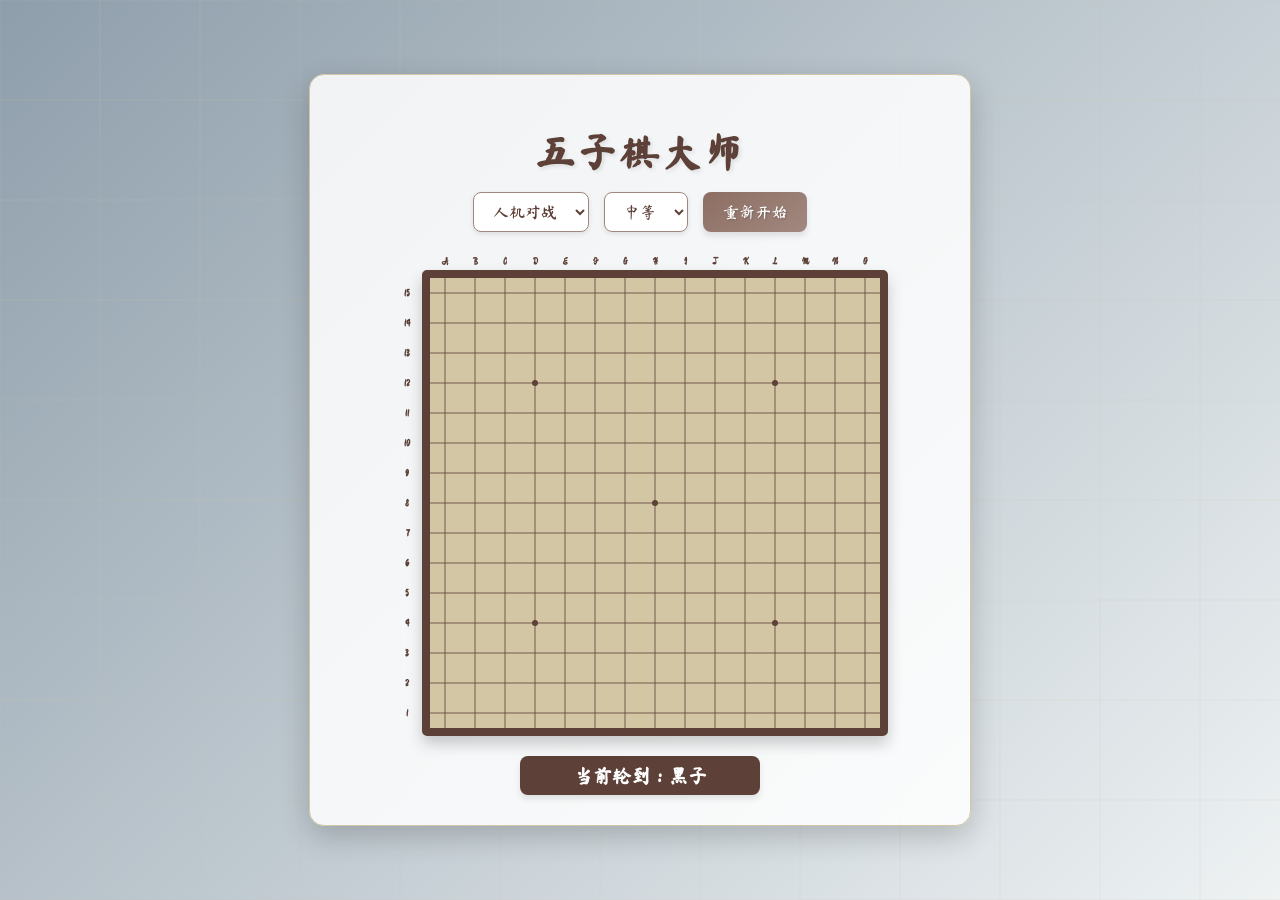
==== commit 4a49c364: "Add files via upload" ====
--- a/Project/Game/Gomoku/index.html
+++ b/Project/Game/Gomoku/index.html
@@ -1,38 +1,865 @@
-﻿<!DOCTYPE html>
-<html lang="zh-CN">
-<head>
-    <meta charset="UTF-8">
-    <meta name="viewport" content="width=device-width, initial-scale=1.0">
-    <title>Gomoku</title>
-    <link rel="stylesheet" href="css/style.css">
-    <link href="https://fonts.googleapis.cn/css2?family=Ma+Shan+Zheng&display=swap" rel="stylesheet">
-</head>
-<body>
-<div class="background-overlay"></div>
-<div class="game-container">
-    <h1>Gomoku</h1>
-    <div class="controls">
-        <select id="game-mode" class="styled-select">
-            <option value="ai">人机对战</option>
-            <option value="human">双人对战</option>
-        </select>
-        <select id="ai-level" class="styled-select">
-            <option value="easy">简单</option>
-            <option value="medium" selected>中等</option>
-            <option value="hard">困难</option>
-            <option value="expert">专家</option>
-            <option value="master">大师</option>
-        </select>
-        <button id="reset-btn" class="styled-button">重新开始</button>
-    </div>
-
-    <div id="board-container">
-        <div id="board"></div>
-    </div>
-
-    <div id="status" class="status-box">当前轮到：黑子</div>
-</div>
-
-<script src="js/game.js"></script>
-</body>
-</html>
+<!DOCTYPE html>
+<html lang="zh-CN">
+<head>
+    <meta charset="UTF-8">
+    <meta name="viewport" content="width=device-width, initial-scale=1.0">
+    <title>五子棋大师</title>
+    <link href="https://fonts.googleapis.com/css2?family=Ma+Shan+Zheng&display=swap" rel="stylesheet">
+    <style>
+        body {
+            font-family: 'Ma Shan Zheng', 'Arial', sans-serif;
+            margin: 0;
+            padding: 0;
+            min-height: 100vh;
+            display: flex;
+            justify-content: center;
+            align-items: center;
+            background: linear-gradient(135deg, #8e9eab, #eef2f3);
+            position: relative;
+            overflow: hidden;
+        }
+
+        .background-overlay {
+            position: fixed;
+            top: 0;
+            left: 0;
+            width: 100%;
+            height: 100%;
+            background: url('data:image/svg+xml;utf8,<svg width="100" height="100" xmlns="http://www.w3.org/2000/svg"><path d="M0 0 L100 0 L100 100 L0 100 Z" fill="none" stroke="%23d3c6a5" stroke-width="1" opacity="0.2"/></svg>');
+            background-size: 100px 100px;
+            z-index: -1;
+        }
+
+        .game-container {
+            background-color: rgba(255, 255, 255, 0.85);
+            border-radius: 15px;
+            box-shadow: 0 10px 30px rgba(0, 0, 0, 0.2);
+            padding: 30px;
+            width: 80%;
+            max-width: 600px;
+            display: flex;
+            flex-direction: column;
+            align-items: center;
+            position: relative;
+            border: 1px solid #d3c6a5;
+        }
+
+        h1 {
+            color: #5d4037;
+            font-size: 2.5rem;
+            margin-bottom: 20px;
+            text-shadow: 2px 2px 4px rgba(0, 0, 0, 0.1);
+            letter-spacing: 2px;
+        }
+
+        .controls {
+            display: flex;
+            gap: 15px;
+            margin-bottom: 20px;
+            flex-wrap: wrap;
+            justify-content: center;
+        }
+
+        .styled-select {
+            padding: 10px 15px;
+            font-size: 16px;
+            border-radius: 8px;
+            border: 1px solid #a1887f;
+            background-color: #fff;
+            cursor: pointer;
+            font-family: 'Ma Shan Zheng', sans-serif;
+            color: #5d4037;
+            box-shadow: 0 2px 5px rgba(0, 0, 0, 0.1);
+            transition: all 0.3s;
+        }
+
+        .styled-select:hover {
+            border-color: #8d6e63;
+            box-shadow: 0 4px 8px rgba(0, 0, 0, 0.15);
+        }
+
+        .styled-select:focus {
+            outline: none;
+            border-color: #6d4c41;
+        }
+
+        .styled-button {
+            padding: 10px 20px;
+            font-size: 16px;
+            border-radius: 8px;
+            border: none;
+            background: linear-gradient(145deg, #8d6e63, #a1887f);
+            color: white;
+            cursor: pointer;
+            font-family: 'Ma Shan Zheng', sans-serif;
+            box-shadow: 0 4px 6px rgba(0, 0, 0, 0.1);
+            transition: all 0.3s;
+            text-shadow: 1px 1px 2px rgba(0, 0, 0, 0.2);
+        }
+
+        .styled-button:hover {
+            background: linear-gradient(145deg, #a1887f, #8d6e63);
+            box-shadow: 0 6px 8px rgba(0, 0, 0, 0.15);
+            transform: translateY(-2px);
+        }
+
+        .styled-button:active {
+            transform: translateY(0);
+            box-shadow: 0 2px 4px rgba(0, 0, 0, 0.1);
+        }
+
+        /* ===== 棋盘外部容器 ===== */
+        #board-container {
+            display: flex;
+            flex-direction: column;
+            align-items: flex-start;
+        }
+
+        /* 列标签（A-O）—— 独立CSS Grid，与棋盘列网格精确匹配 */
+        #col-labels {
+            display: grid;
+            grid-template-columns: 30px repeat(15, 30px);
+            padding-left: 8px;   /* 补偿棋盘左边框 */
+            height: 18px;
+        }
+
+        /* 棋盘行（行标签 + 棋盘） */
+        #board-row {
+            display: flex;
+            align-items: flex-start;
+        }
+
+        /* 行标签（15-1）—— 独立CSS Grid，与棋盘行网格精确匹配 */
+        #row-labels {
+            display: grid;
+            grid-template-rows: repeat(15, 30px);
+            width: 30px;
+            padding-top: 8px;    /* 补偿棋盘上边框 */
+        }
+
+        .coord-label {
+            display: flex;
+            justify-content: center;
+            align-items: center;
+            font-size: 10px;
+            color: #5d4037;
+            font-weight: bold;
+            pointer-events: none;
+        }
+
+        /* ===== 棋盘本体 ===== */
+        #board {
+            display: grid;
+            grid-template-columns: repeat(15, 30px);
+            grid-template-rows: repeat(15, 30px);
+            background-image: url('data:image/svg+xml;utf8,<svg width="30" height="30" xmlns="http://www.w3.org/2000/svg"><rect width="30" height="30" fill="%23d3c6a5"/></svg>');
+            border: 8px solid #5d4037;
+            border-radius: 5px;
+            position: relative;
+            box-shadow: 0 8px 15px rgba(0, 0, 0, 0.2);
+        }
+
+        .cell {
+            position: relative;
+            display: flex;
+            justify-content: center;
+            align-items: center;
+            cursor: pointer;
+            /* 消除蓝色高亮反馈 */
+            -webkit-tap-highlight-color: transparent;
+            -webkit-user-select: none;
+            user-select: none;
+            outline: none;
+        }
+
+        .cell:focus,
+        .cell:active {
+            outline: none;
+        }
+
+        /* 棋盘网格线 */
+        .cell::before {
+            content: '';
+            position: absolute;
+            width: 100%;
+            height: 1px;
+            background-color: #5d4037;
+            top: 50%;
+            left: 0;
+            transform: translateY(-50%);
+            opacity: 0.8;
+        }
+
+        .cell::after {
+            content: '';
+            position: absolute;
+            width: 1px;
+            height: 100%;
+            background-color: #5d4037;
+            left: 50%;
+            top: 0;
+            transform: translateX(-50%);
+            opacity: 0.8;
+        }
+
+        .piece {
+            width: 26px;
+            height: 26px;
+            border-radius: 50%;
+            position: relative;
+            z-index: 1;
+            box-shadow: 1px 1px 3px rgba(0, 0, 0, 0.5);
+            transition: transform 0.2s;
+        }
+
+        .piece:hover {
+            transform: scale(1.05);
+        }
+
+        .black {
+            background: radial-gradient(circle at 30% 30%, #666, #000);
+            box-shadow: inset -3px -3px 5px rgba(255, 255, 255, 0.1),
+                        inset 3px 3px 5px rgba(0, 0, 0, 0.5);
+        }
+
+        .black::after {
+            content: '';
+            position: absolute;
+            width: 8px;
+            height: 8px;
+            border-radius: 50%;
+            background: rgba(255, 255, 255, 0.3);
+            top: 25%;
+            left: 25%;
+        }
+
+        .white {
+            background: radial-gradient(circle at 30% 30%, #fff, #ccc);
+            box-shadow: inset -3px -3px 5px rgba(255, 255, 255, 0.8),
+                        inset 3px 3px 5px rgba(0, 0, 0, 0.1);
+            border: 1px solid #999;
+        }
+
+        .white::after {
+            content: '';
+            position: absolute;
+            width: 10px;
+            height: 10px;
+            border-radius: 50%;
+            background: rgba(255, 255, 255, 0.8);
+            top: 20%;
+            left: 20%;
+        }
+
+        /* 星位点——放在cell内部，CSS transform居中，零像素计算 */
+        .star-point {
+            position: absolute;
+            width: 6px;
+            height: 6px;
+            background-color: #5d4037;
+            border-radius: 50%;
+            top: 50%;
+            left: 50%;
+            transform: translate(-50%, -50%);
+            z-index: 1;
+            pointer-events: none;
+        }
+
+        .status-box {
+            font-size: 1.2rem;
+            font-weight: bold;
+            margin-top: 20px;
+            padding: 10px 20px;
+            background-color: #5d4037;
+            color: white;
+            border-radius: 8px;
+            box-shadow: 0 4px 6px rgba(0, 0, 0, 0.1);
+            min-width: 200px;
+            text-align: center;
+        }
+
+        /* ===== 移动端适配 ===== */
+        @media (max-width: 600px) {
+            .game-container {
+                width: 95%;
+                padding: 15px;
+            }
+
+            #col-labels {
+                grid-template-columns: 20px repeat(15, 20px);
+                padding-left: 6px;
+                height: 14px;
+            }
+
+            #row-labels {
+                grid-template-rows: repeat(15, 20px);
+                width: 20px;
+                padding-top: 6px;
+            }
+
+            #board {
+                grid-template-columns: repeat(15, 20px);
+                grid-template-rows: repeat(15, 20px);
+                border-width: 6px;
+            }
+
+            .piece {
+                width: 18px;
+                height: 18px;
+            }
+
+            .star-point {
+                width: 4px;
+                height: 4px;
+            }
+
+            .coord-label {
+                font-size: 8px;
+            }
+
+            h1 {
+                font-size: 1.8rem;
+            }
+        }
+    </style>
+</head>
+<body>
+<div class="background-overlay"></div>
+<div class="game-container">
+    <h1>五子棋大师</h1>
+    <div class="controls">
+        <select id="game-mode" class="styled-select">
+            <option value="ai">人机对战</option>
+            <option value="human">双人对战</option>
+        </select>
+        <select id="ai-level" class="styled-select">
+            <option value="easy">简单</option>
+            <option value="medium" selected>中等</option>
+            <option value="hard">困难</option>
+            <option value="expert">专家</option>
+            <option value="master">大师</option>
+        </select>
+        <button id="reset-btn" class="styled-button">重新开始</button>
+    </div>
+
+    <div id="board-container">
+        <div id="col-labels"></div>
+        <div id="board-row">
+            <div id="row-labels"></div>
+            <div id="board"></div>
+        </div>
+    </div>
+
+    <div id="status" class="status-box">当前轮到：黑子</div>
+</div>
+
+<script>
+    const BOARD_SIZE = 15;
+    const board = Array(BOARD_SIZE).fill().map(() => Array(BOARD_SIZE).fill(null));
+    let currentPlayer = 'black';
+    let gameOver = false;
+    let gameMode = 'ai';
+    let aiLevel = 'medium';
+    const aiPlayer = 'white';
+    const humanPlayer = 'black';
+
+    const boardElement = document.getElementById('board');
+    const colLabelsEl = document.getElementById('col-labels');
+    const rowLabelsEl = document.getElementById('row-labels');
+    const statusElement = document.getElementById('status');
+    const gameModeSelect = document.getElementById('game-mode');
+    const aiLevelSelect = document.getElementById('ai-level');
+    const resetBtn = document.getElementById('reset-btn');
+
+    // 四个检查方向
+    const DIRECTIONS = [
+        [0, 1],   // 水平
+        [1, 0],   // 垂直
+        [1, 1],   // 对角线
+        [1, -1]   // 反对角线
+    ];
+
+    // 环绕方向（用于生成候选走法）
+    const NEIGHBOR_DIRS = [
+        [-1, -1], [-1, 0], [-1, 1],
+        [0, -1],           [0, 1],
+        [1, -1],  [1, 0],  [1, 1]
+    ];
+
+    // 通用模式评分函数
+    function scorePattern(str) {
+        if (str.includes('11111')) return 100000;
+        if (str.includes('011110')) return 10000;
+        if (str.includes('11110') || str.includes('01111') ||
+            str.includes('10111') || str.includes('11011') || str.includes('11101')) {
+            return 1000;
+        }
+        if (str.includes('01110')) return 1000;
+        if (str.includes('011010') || str.includes('010110')) return 500;
+        if (str.includes('11100') || str.includes('00111') ||
+            str.includes('10101') || str.includes('11001') || str.includes('10011') ||
+            str.includes('01100') || str.includes('00110') || str.includes('01010')) {
+            return 200;
+        }
+        if (str.includes('001100') || str.includes('011000') || str.includes('000110') ||
+            str.includes('01010') || str.includes('010010')) {
+            return 100;
+        }
+        if (str.includes('11000') || str.includes('00011') ||
+            str.includes('10100') || str.includes('00101') || str.includes('10001') ||
+            str.includes('01000') || str.includes('00010')) {
+            return 50;
+        }
+        return 0;
+    }
+
+    // 初始化棋盘
+    function createBoard() {
+        // ---- 列标签（A-O），CSS Grid 自动对齐 ----
+        colLabelsEl.innerHTML = '';
+        const emptyCell = document.createElement('div');
+        colLabelsEl.appendChild(emptyCell); // 占位（行标签宽度）
+        for (let i = 0; i < BOARD_SIZE; i++) {
+            const label = document.createElement('div');
+            label.className = 'coord-label';
+            label.textContent = String.fromCharCode(65 + i);
+            colLabelsEl.appendChild(label);
+        }
+
+        // ---- 行标签（15-1），CSS Grid 自动对齐 ----
+        rowLabelsEl.innerHTML = '';
+        for (let i = 0; i < BOARD_SIZE; i++) {
+            const label = document.createElement('div');
+            label.className = 'coord-label';
+            label.textContent = BOARD_SIZE - i;
+            rowLabelsEl.appendChild(label);
+        }
+
+        // ---- 棋盘格子和星位点 ----
+        boardElement.innerHTML = '';
+        for (let i = 0; i < BOARD_SIZE; i++) {
+            for (let j = 0; j < BOARD_SIZE; j++) {
+                const cell = document.createElement('div');
+                cell.className = 'cell';
+                cell.dataset.row = i;
+                cell.dataset.col = j;
+                cell.addEventListener('click', handleCellClick);
+                boardElement.appendChild(cell);
+            }
+        }
+
+        // 星位点——放在对应cell内部，CSS transform居中，零像素计算
+        const starPoints = [[3, 3], [3, 11], [7, 7], [11, 3], [11, 11]];
+        starPoints.forEach(([x, y]) => {
+            const cell = boardElement.querySelector(`.cell[data-row="${x}"][data-col="${y}"]`);
+            const star = document.createElement('div');
+            star.className = 'star-point';
+            cell.appendChild(star);
+        });
+    }
+
+    // 处理格子点击
+    function handleCellClick(e) {
+        if (gameOver) return;
+
+        const row = parseInt(e.target.dataset.row);
+        const col = parseInt(e.target.dataset.col);
+
+        if (board[row][col]) return;
+
+        placePiece(row, col, currentPlayer);
+        board[row][col] = currentPlayer;
+
+        if (checkWin(row, col, currentPlayer)) {
+            gameOver = true;
+            const winner = currentPlayer === 'black' ? '黑子' : '白子';
+            statusElement.textContent = `${gameMode === 'ai' && currentPlayer === aiPlayer ? 'AI' : winner}获胜!`;
+            return;
+        }
+
+        currentPlayer = currentPlayer === 'black' ? 'white' : 'black';
+        updateStatus();
+
+        if (gameMode === 'ai' && currentPlayer === aiPlayer && !gameOver) {
+            setTimeout(aiMove, 500);
+        }
+    }
+
+    // 放置棋子
+    function placePiece(row, col, player) {
+        const cell = document.querySelector(`.cell[data-row="${row}"][data-col="${col}"]`);
+        const piece = document.createElement('div');
+        piece.className = `piece ${player}`;
+        cell.appendChild(piece);
+    }
+
+    // 检查胜利条件
+    function checkWin(row, col, player) {
+        for (const [dx, dy] of DIRECTIONS) {
+            let count = 1;
+
+            for (let i = 1; i < 5; i++) {
+                const newRow = row + dx * i;
+                const newCol = col + dy * i;
+                if (newRow < 0 || newRow >= BOARD_SIZE ||
+                    newCol < 0 || newCol >= BOARD_SIZE ||
+                    board[newRow][newCol] !== player) {
+                    break;
+                }
+                count++;
+            }
+
+            for (let i = 1; i < 5; i++) {
+                const newRow = row - dx * i;
+                const newCol = col - dy * i;
+                if (newRow < 0 || newRow >= BOARD_SIZE ||
+                    newCol < 0 || newCol >= BOARD_SIZE ||
+                    board[newRow][newCol] !== player) {
+                    break;
+                }
+                count++;
+            }
+
+            if (count >= 5) return true;
+        }
+        return false;
+    }
+
+    // AI走棋
+    function aiMove() {
+        let row, col;
+
+        switch (aiLevel) {
+            case 'easy':
+                [row, col] = aiEasyMove();
+                break;
+            case 'medium':
+                [row, col] = aiMediumMove();
+                break;
+            case 'hard':
+                [row, col] = aiHardMove();
+                break;
+            case 'expert':
+                [row, col] = aiExpertMove(3);
+                break;
+            case 'master':
+                [row, col] = aiExpertMove(4);
+                break;
+            default:
+                [row, col] = aiMediumMove();
+        }
+
+        placePiece(row, col, aiPlayer);
+        board[row][col] = aiPlayer;
+
+        if (checkWin(row, col, aiPlayer)) {
+            gameOver = true;
+            statusElement.textContent = 'AI获胜!';
+            return;
+        }
+
+        currentPlayer = currentPlayer === 'black' ? 'white' : 'black';
+        updateStatus();
+    }
+
+    // 简单AI - 随机走法
+    function aiEasyMove() {
+        const emptyCells = [];
+        for (let i = 0; i < BOARD_SIZE; i++) {
+            for (let j = 0; j < BOARD_SIZE; j++) {
+                if (!board[i][j]) emptyCells.push([i, j]);
+            }
+        }
+        return emptyCells[Math.floor(Math.random() * emptyCells.length)];
+    }
+
+    // 中等AI - 基础评分
+    function aiMediumMove() {
+        const moves = getPossibleMoves();
+        let bestScore = -Infinity;
+        let bestMove = moves[0];
+
+        for (const [i, j] of moves) {
+            const score = evaluatePosition(i, j, aiPlayer);
+            if (score > bestScore) {
+                bestScore = score;
+                bestMove = [i, j];
+            }
+        }
+        return bestMove;
+    }
+
+    // 困难AI - 攻防综合评分
+    function aiHardMove() {
+        const moves = getPossibleMoves();
+        let bestScore = -Infinity;
+        let bestMove = moves[0];
+
+        for (const [i, j] of moves) {
+            const attackScore = evaluatePosition(i, j, aiPlayer);
+            const defendScore = evaluatePosition(i, j, humanPlayer);
+            const totalScore = attackScore * 1.2 + defendScore;
+
+            if (totalScore > bestScore) {
+                bestScore = totalScore;
+                bestMove = [i, j];
+            }
+        }
+        return bestMove;
+    }
+
+    // 专家/大师级AI - Minimax + Alpha-Beta剪枝
+    function aiExpertMove(depth) {
+        let bestScore = -Infinity;
+        let bestMove = [7, 7];
+        let alpha = -Infinity;
+        const beta = Infinity;
+
+        const moves = getPossibleMoves();
+
+        for (const [i, j] of moves) {
+            board[i][j] = aiPlayer;
+            const score = minimax(depth - 1, false, alpha, beta);
+            board[i][j] = null;
+
+            if (score > bestScore) {
+                bestScore = score;
+                bestMove = [i, j];
+            }
+
+            alpha = Math.max(alpha, score);
+
+            if (bestScore >= 100000) break;
+        }
+
+        return bestMove;
+    }
+
+    // Minimax算法（Alpha-Beta剪枝）
+    function minimax(depth, isMaximizing, alpha, beta) {
+        const winner = checkGameWinner();
+        if (winner !== null || depth === 0) {
+            return evaluateBoard();
+        }
+
+        if (isMaximizing) {
+            let maxEval = -Infinity;
+            const moves = getPossibleMoves();
+
+            for (const [i, j] of moves) {
+                board[i][j] = aiPlayer;
+                const evalScore = minimax(depth - 1, false, alpha, beta);
+                board[i][j] = null;
+
+                maxEval = Math.max(maxEval, evalScore);
+                alpha = Math.max(alpha, evalScore);
+
+                if (beta <= alpha) break;
+            }
+            return maxEval;
+        } else {
+            let minEval = Infinity;
+            const moves = getPossibleMoves();
+
+            for (const [i, j] of moves) {
+                board[i][j] = humanPlayer;
+                const evalScore = minimax(depth - 1, true, alpha, beta);
+                board[i][j] = null;
+
+                minEval = Math.min(minEval, evalScore);
+                beta = Math.min(beta, evalScore);
+
+                if (beta <= alpha) break;
+            }
+            return minEval;
+        }
+    }
+
+    // 获取可能的走法（仅已有棋子周围的空位）
+    function getPossibleMoves() {
+        const moves = [];
+        const candidateMoves = new Set();
+
+        for (let i = 0; i < BOARD_SIZE; i++) {
+            for (let j = 0; j < BOARD_SIZE; j++) {
+                if (board[i][j]) {
+                    for (const [di, dj] of NEIGHBOR_DIRS) {
+                        const ni = i + di;
+                        const nj = j + dj;
+                        if (ni >= 0 && ni < BOARD_SIZE && nj >= 0 && nj < BOARD_SIZE && !board[ni][nj]) {
+                            candidateMoves.add(`${ni},${nj}`);
+                        }
+                    }
+                }
+            }
+        }
+
+        if (candidateMoves.size === 0) {
+            for (let i = 6; i <= 8; i++) {
+                for (let j = 6; j <= 8; j++) {
+                    if (!board[i][j]) moves.push([i, j]);
+                }
+            }
+            return moves.length > 0 ? moves : [[7, 7]];
+        }
+
+        for (const move of candidateMoves) {
+            const [i, j] = move.split(',').map(Number);
+            moves.push([i, j]);
+        }
+        return moves;
+    }
+
+    // 评估棋盘（用于Minimax叶子节点）
+    function evaluateBoard() {
+        let score = 0;
+
+        for (let i = 0; i < BOARD_SIZE; i++) {
+            for (let j = 0; j < BOARD_SIZE; j++) {
+                if (!board[i][j]) continue;
+
+                const player = board[i][j];
+                const isAI = player === aiPlayer;
+
+                for (const [dx, dy] of DIRECTIONS) {
+                    if (i - dx >= 0 && i - dx < BOARD_SIZE &&
+                        j - dy >= 0 && j - dy < BOARD_SIZE &&
+                        board[i - dx][j - dy] === player) {
+                        continue;
+                    }
+
+                    let sequence = [];
+                    for (let k = 0; k < 6; k++) {
+                        const ni = i + dx * k;
+                        const nj = j + dy * k;
+
+                        if (ni < 0 || ni >= BOARD_SIZE || nj < 0 || nj >= BOARD_SIZE) {
+                            sequence.push(-1);
+                            break;
+                        }
+
+                        if (board[ni][nj] === player) {
+                            sequence.push(1);
+                        } else if (board[ni][nj] === null) {
+                            sequence.push(0);
+                        } else {
+                            sequence.push(-1);
+                            break;
+                        }
+                    }
+
+                    const patternScore = scorePattern(sequence.join(''));
+                    score += isAI ? patternScore : -patternScore;
+                }
+            }
+        }
+
+        for (let i = 5; i <= 9; i++) {
+            for (let j = 5; j <= 9; j++) {
+                if (board[i][j] === aiPlayer) {
+                    score += 10;
+                } else if (board[i][j] && board[i][j] !== aiPlayer) {
+                    score -= 10;
+                }
+            }
+        }
+
+        return score;
+    }
+
+    // 评估某位置对某玩家的价值
+    function evaluatePosition(row, col, player) {
+        let score = 0;
+
+        for (const [dx, dy] of DIRECTIONS) {
+            let sequence = [];
+
+            for (let i = -4; i <= 4; i++) {
+                const newRow = row + dx * i;
+                const newCol = col + dy * i;
+
+                if (newRow < 0 || newRow >= BOARD_SIZE || newCol < 0 || newCol >= BOARD_SIZE) {
+                    sequence.push(-1);
+                    continue;
+                }
+
+                if (i === 0) {
+                    sequence.push(1);
+                } else if (board[newRow][newCol] === player) {
+                    sequence.push(1);
+                } else if (board[newRow][newCol] === null) {
+                    sequence.push(0);
+                } else {
+                    sequence.push(-1);
+                }
+            }
+
+            score += scorePattern(sequence.join(''));
+        }
+
+        const centerDist = Math.abs(row - 7) + Math.abs(col - 7);
+        score += (14 - centerDist) * 10;
+
+        return score;
+    }
+
+    // 检查游戏是否有获胜者
+    function checkGameWinner() {
+        for (let i = 0; i < BOARD_SIZE; i++) {
+            for (let j = 0; j < BOARD_SIZE; j++) {
+                if (board[i][j] && checkWin(i, j, board[i][j])) {
+                    return board[i][j];
+                }
+            }
+        }
+        return null;
+    }
+
+    // 更新游戏状态显示
+    function updateStatus() {
+        if (gameOver) return;
+
+        if (gameMode === 'ai' && currentPlayer === aiPlayer) {
+            statusElement.textContent = 'AI思考中...';
+        } else {
+            statusElement.textContent = `当前轮到：${currentPlayer === 'black' ? '黑子' : '白子'}`;
+        }
+    }
+
+    // 重置游戏
+    function resetGame() {
+        for (let i = 0; i < BOARD_SIZE; i++) {
+            for (let j = 0; j < BOARD_SIZE; j++) {
+                board[i][j] = null;
+            }
+        }
+
+        const pieces = document.querySelectorAll('.piece');
+        pieces.forEach(piece => piece.remove());
+
+        currentPlayer = 'black';
+        gameOver = false;
+        updateStatus();
+
+        if (gameMode === 'ai' && aiPlayer === 'black') {
+            setTimeout(aiMove, 500);
+        }
+    }
+
+    // 事件监听
+    gameModeSelect.addEventListener('change', (e) => {
+        gameMode = e.target.value;
+        resetGame();
+    });
+
+    aiLevelSelect.addEventListener('change', (e) => {
+        aiLevel = e.target.value;
+    });
+
+    resetBtn.addEventListener('click', resetGame);
+
+    // 初始化游戏
+    createBoard();
+</script>
+</body>
+</html>
